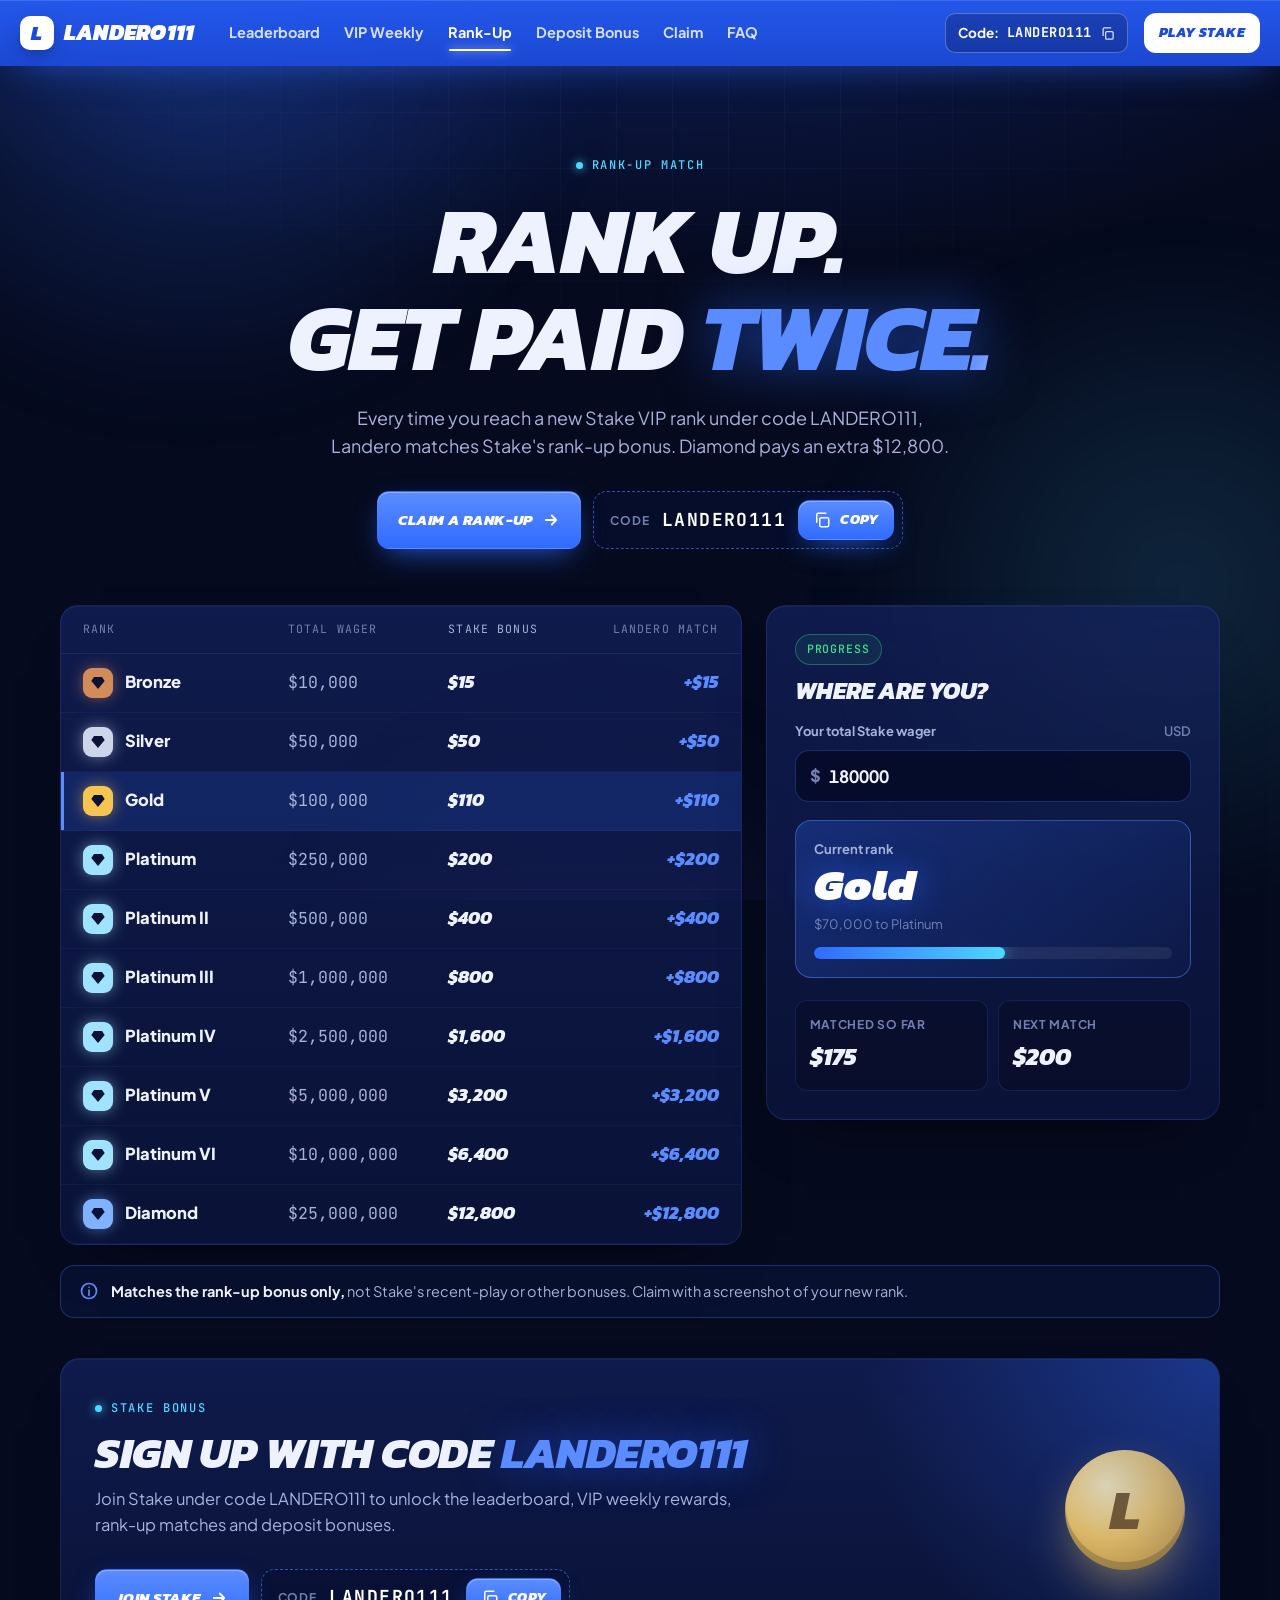
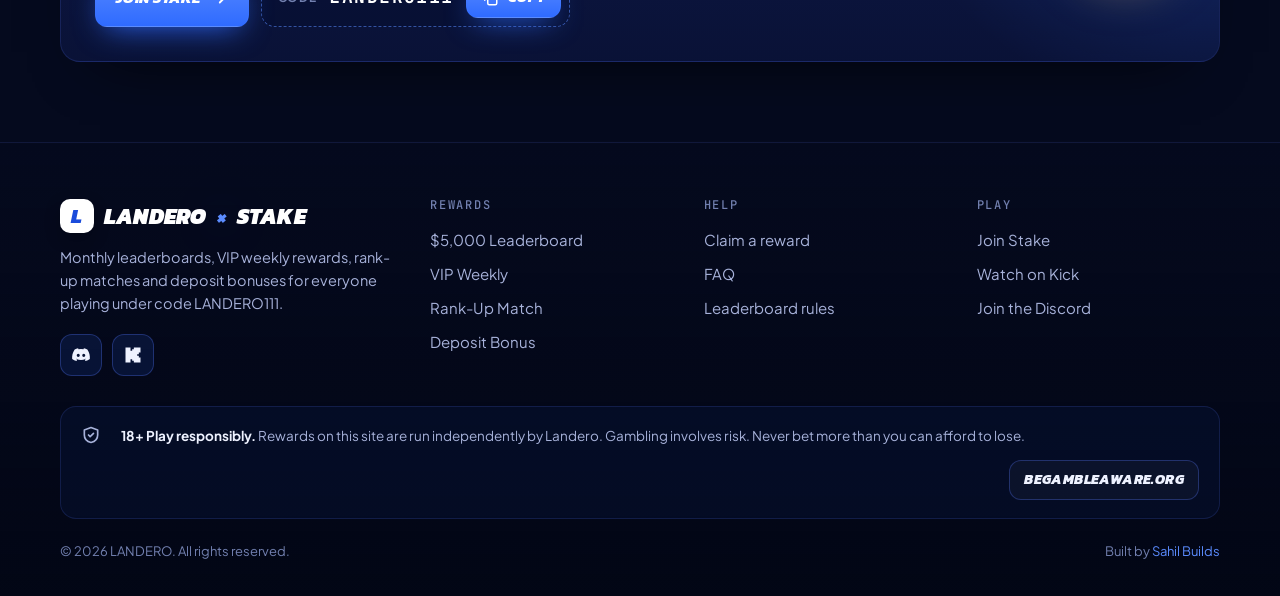
==== rank-up.html @ 79471606 "Add files via upload" ====
<!doctype html>
<html lang="en">
<head>
<meta charset="utf-8">
<meta name="viewport" content="width=device-width, initial-scale=1, viewport-fit=cover">
<title>Rank-Up Match · Landero matches your Stake VIP bonus</title>
<meta name="description" content="Reach a new Stake VIP rank under code LANDERO111 and Landero matches the rank-up bonus, from $15 at Bronze to $12,800 at Diamond.">
<meta property="og:type" content="website">
<meta property="og:site_name" content="Landero x Stake">
<meta property="og:title" content="Rank-Up Match · Landero matches your Stake VIP bonus">
<meta property="og:description" content="Reach a new Stake VIP rank under code LANDERO111 and Landero matches the rank-up bonus, from $15 at Bronze to $12,800 at Diamond.">
<meta property="og:url" content="https://www.landero111.com/rank-up.html">
<meta name="twitter:card" content="summary_large_image">
<meta name="theme-color" content="#1D4BDB">
<link rel="icon" type="image/svg+xml" href="favicon.svg">
<link rel="preconnect" href="https://fonts.googleapis.com">
<link rel="preconnect" href="https://fonts.gstatic.com" crossorigin>
<link rel="stylesheet" href="https://fonts.googleapis.com/css2?family=Kanit:ital,wght@1,700;1,800;1,900&family=Plus+Jakarta+Sans:wght@400;500;600;700;800&family=JetBrains+Mono:wght@500&display=swap">
<link rel="stylesheet" href="styles.css">
</head>
<body data-page="rankup">
<div class="bg" aria-hidden="true"><i class="grid"></i><i class="a"></i><i class="b"></i><i class="c"></i><i class="cur"></i></div>
<div class="beam" id="beam" aria-hidden="true"><i></i><b></b></div>
<header class="hdr">
  <div class="wrap">
    <a class="logo" href="index.html" aria-label="Landero home"><span class="s">L</span>LANDERO111</a>
    <nav class="nav" aria-label="Main"><a href="leaderboard.html" data-p="leaderboard"><svg viewBox="0 0 24 24" fill="none" stroke="currentColor" stroke-width="2" stroke-linecap="round" stroke-linejoin="round" aria-hidden="true"><path d="M8 21h8M12 17v4M7 4h10v5a5 5 0 0 1-10 0V4zM17 5h3v2a3 3 0 0 1-3 3M7 5H4v2a3 3 0 0 0 3 3"/></svg>Leaderboard</a><a href="vip-weekly.html" data-p="vip"><svg viewBox="0 0 24 24" fill="none" stroke="currentColor" stroke-width="2" stroke-linecap="round" stroke-linejoin="round" aria-hidden="true"><path d="M3 7l4.5 4L12 4l4.5 7L21 7l-2 12H5z"/></svg>VIP Weekly</a><a href="rank-up.html" data-p="rankup"><svg viewBox="0 0 24 24" fill="none" stroke="currentColor" stroke-width="2" stroke-linecap="round" stroke-linejoin="round" aria-hidden="true"><path d="M3 17l6-6 4 4 8-8"/><path d="M15 7h6v6"/></svg>Rank-Up</a><a href="deposit-bonus.html" data-p="deposit"><svg viewBox="0 0 24 24" fill="none" stroke="currentColor" stroke-width="2" stroke-linecap="round" stroke-linejoin="round" aria-hidden="true"><rect x="3" y="8" width="18" height="13" rx="2"/><path d="M12 8v13M3 12h18M12 8S10.5 3 8 3a2.5 2.5 0 0 0 0 5M12 8s1.5-5 4-5a2.5 2.5 0 0 1 0 5"/></svg>Deposit Bonus</a><a href="claim.html" data-p="claim"><svg viewBox="0 0 24 24" fill="none" stroke="currentColor" stroke-width="2" stroke-linecap="round" stroke-linejoin="round" aria-hidden="true"><path d="M3 9V6a1 1 0 0 1 1-1h16a1 1 0 0 1 1 1v3a3 3 0 0 0 0 6v3a1 1 0 0 1-1 1H4a1 1 0 0 1-1-1v-3a3 3 0 0 0 0-6z"/><path d="M14 5v14" stroke-dasharray="2 3"/></svg>Claim</a><a href="faq.html" data-p="faq"><svg viewBox="0 0 24 24" fill="none" stroke="currentColor" stroke-width="2" stroke-linecap="round" stroke-linejoin="round" aria-hidden="true"><circle cx="12" cy="12" r="9"/><path d="M9.5 9a2.5 2.5 0 1 1 3.5 2.3c-.6.3-1 .9-1 1.6V14M12 17.5v.01"/></svg>FAQ</a></nav>
    <span class="sp"></span>
    <button class="code-chip" type="button" data-copy="LANDERO111" aria-label="Copy code LANDERO111">Code: <b>LANDERO111</b><svg viewBox="0 0 24 24" fill="none" stroke="currentColor" stroke-width="2" stroke-linecap="round" stroke-linejoin="round" aria-hidden="true"><rect x="9" y="9" width="12" height="12" rx="2"/><path d="M5 15V5a2 2 0 0 1 2-2h10"/></svg></button>
    <a class="btn btn-white btn-sm hide-md" href="https://stake.com/?offer=landero111" target="_blank" rel="noopener sponsored">Play Stake</a>
    <a class="btn btn-discord btn-sm hide-md hide-lg" href="https://discord.gg/77KchtFxMC" target="_blank" rel="noopener"><svg viewBox="0 0 24 24" fill="currentColor" aria-hidden="true"><path d="M19.6 5.3A16.7 16.7 0 0 0 15.5 4l-.5 1a15.4 15.4 0 0 0-6 0l-.5-1a16.7 16.7 0 0 0-4.1 1.3C1.8 9.2 1.1 13 1.4 16.7a16.8 16.8 0 0 0 5.1 2.6l1.1-1.7a10.9 10.9 0 0 1-1.7-.8l.4-.3a12 12 0 0 0 11.4 0l.4.3a10.9 10.9 0 0 1-1.7.8l1.1 1.7a16.8 16.8 0 0 0 5.1-2.6c.4-4.3-.6-8.1-3-11.4zM8.7 14.4c-1 0-1.8-.9-1.8-2s.8-2 1.8-2 1.8.9 1.8 2-.8 2-1.8 2zm6.6 0c-1 0-1.8-.9-1.8-2s.8-2 1.8-2 1.8.9 1.8 2-.8 2-1.8 2z"/></svg>Discord</a>
    <button class="menu-btn" id="menuBtn" type="button" aria-label="Menu" aria-expanded="false" aria-controls="mnav"><span></span></button>
  </div>
  <div class="mnav" id="mnav"><div class="in"><a class="ml" href="index.html" data-p="home">Home</a><a class="ml" href="leaderboard.html" data-p="leaderboard">Leaderboard</a><a class="ml" href="vip-weekly.html" data-p="vip">VIP Weekly</a><a class="ml" href="rank-up.html" data-p="rankup">Rank-Up</a><a class="ml" href="deposit-bonus.html" data-p="deposit">Deposit Bonus</a><a class="ml" href="claim.html" data-p="claim">Claim</a><a class="ml" href="faq.html" data-p="faq">FAQ</a>
    <div class="row"><a class="btn btn-white" href="https://stake.com/?offer=landero111" target="_blank" rel="noopener sponsored">Play Stake</a><a class="btn btn-discord" href="https://discord.gg/77KchtFxMC" target="_blank" rel="noopener"><svg viewBox="0 0 24 24" fill="currentColor" aria-hidden="true"><path d="M19.6 5.3A16.7 16.7 0 0 0 15.5 4l-.5 1a15.4 15.4 0 0 0-6 0l-.5-1a16.7 16.7 0 0 0-4.1 1.3C1.8 9.2 1.1 13 1.4 16.7a16.8 16.8 0 0 0 5.1 2.6l1.1-1.7a10.9 10.9 0 0 1-1.7-.8l.4-.3a12 12 0 0 0 11.4 0l.4.3a10.9 10.9 0 0 1-1.7.8l1.1 1.7a16.8 16.8 0 0 0 5.1-2.6c.4-4.3-.6-8.1-3-11.4zM8.7 14.4c-1 0-1.8-.9-1.8-2s.8-2 1.8-2 1.8.9 1.8 2-.8 2-1.8 2zm6.6 0c-1 0-1.8-.9-1.8-2s.8-2 1.8-2 1.8.9 1.8 2-.8 2-1.8 2z"/></svg>Discord</a></div>
  </div></div>
</header>
<main>

<section class="wrap phero">
  <span class="kick load">Rank-up match</span>
  <h1 class="h-xl load d1" style="margin-top:16px">Rank up.<br>Get paid <span class="shine">twice.</span></h1>
  <p class="lede load d2">Every time you reach a new Stake VIP rank under code LANDERO111, Landero matches Stake's rank-up bonus. Diamond pays an extra $12,800.</p>
  <div class="ctas load d3"><a class="btn btn-blue" href="claim.html">Claim a rank-up <svg viewBox="0 0 24 24" fill="none" stroke="currentColor" stroke-width="2.4" stroke-linecap="round" stroke-linejoin="round" aria-hidden="true"><path d="M5 12h14M13 6l6 6-6 6"/></svg></a><button class="codebox" type="button" data-copy="LANDERO111" aria-label="Copy code LANDERO111"><span>Code</span><b>LANDERO111</b><span class="btn btn-blue btn-sm" style="pointer-events:none"><svg viewBox="0 0 24 24" fill="none" stroke="currentColor" stroke-width="2" stroke-linecap="round" stroke-linejoin="round" aria-hidden="true"><rect x="9" y="9" width="12" height="12" rx="2"/><path d="M5 15V5a2 2 0 0 1 2-2h10"/></svg>Copy</span></button></div>
</section>
<section class="wrap" style="padding-bottom:40px">
  <div class="split wide">
    <div class="card ranks rv"><div class="rw hd"><span>Rank</span><span>Total wager</span><span class="wv h">Stake bonus</span><span style="text-align:right">Landero match</span></div><div id="rankRows"><div class="rw" data-w="10000"><span class="rn"><i style="--t:#d38b5a"><svg viewBox="0 0 24 24" fill="currentColor" aria-hidden="true"><path d="M6 3h12l4 6-10 12L2 9z"/></svg></i>Bronze</span><span class="wv num">$10,000</span><span class="pv num h">$15</span><span class="mv num">+$15</span></div><div class="rw" data-w="50000"><span class="rn"><i style="--t:#cdd5ea"><svg viewBox="0 0 24 24" fill="currentColor" aria-hidden="true"><path d="M6 3h12l4 6-10 12L2 9z"/></svg></i>Silver</span><span class="wv num">$50,000</span><span class="pv num h">$50</span><span class="mv num">+$50</span></div><div class="rw" data-w="100000"><span class="rn"><i style="--t:#f5c451"><svg viewBox="0 0 24 24" fill="currentColor" aria-hidden="true"><path d="M6 3h12l4 6-10 12L2 9z"/></svg></i>Gold</span><span class="wv num">$100,000</span><span class="pv num h">$110</span><span class="mv num">+$110</span></div><div class="rw" data-w="250000"><span class="rn"><i style="--t:#9fe3ff"><svg viewBox="0 0 24 24" fill="currentColor" aria-hidden="true"><path d="M6 3h12l4 6-10 12L2 9z"/></svg></i>Platinum</span><span class="wv num">$250,000</span><span class="pv num h">$200</span><span class="mv num">+$200</span></div><div class="rw" data-w="500000"><span class="rn"><i style="--t:#9fe3ff"><svg viewBox="0 0 24 24" fill="currentColor" aria-hidden="true"><path d="M6 3h12l4 6-10 12L2 9z"/></svg></i>Platinum II</span><span class="wv num">$500,000</span><span class="pv num h">$400</span><span class="mv num">+$400</span></div><div class="rw" data-w="1000000"><span class="rn"><i style="--t:#9fe3ff"><svg viewBox="0 0 24 24" fill="currentColor" aria-hidden="true"><path d="M6 3h12l4 6-10 12L2 9z"/></svg></i>Platinum III</span><span class="wv num">$1,000,000</span><span class="pv num h">$800</span><span class="mv num">+$800</span></div><div class="rw" data-w="2500000"><span class="rn"><i style="--t:#9fe3ff"><svg viewBox="0 0 24 24" fill="currentColor" aria-hidden="true"><path d="M6 3h12l4 6-10 12L2 9z"/></svg></i>Platinum IV</span><span class="wv num">$2,500,000</span><span class="pv num h">$1,600</span><span class="mv num">+$1,600</span></div><div class="rw" data-w="5000000"><span class="rn"><i style="--t:#9fe3ff"><svg viewBox="0 0 24 24" fill="currentColor" aria-hidden="true"><path d="M6 3h12l4 6-10 12L2 9z"/></svg></i>Platinum V</span><span class="wv num">$5,000,000</span><span class="pv num h">$3,200</span><span class="mv num">+$3,200</span></div><div class="rw" data-w="10000000"><span class="rn"><i style="--t:#9fe3ff"><svg viewBox="0 0 24 24" fill="currentColor" aria-hidden="true"><path d="M6 3h12l4 6-10 12L2 9z"/></svg></i>Platinum VI</span><span class="wv num">$10,000,000</span><span class="pv num h">$6,400</span><span class="mv num">+$6,400</span></div><div class="rw" data-w="25000000"><span class="rn"><i style="--t:#7fb2ff"><svg viewBox="0 0 24 24" fill="currentColor" aria-hidden="true"><path d="M6 3h12l4 6-10 12L2 9z"/></svg></i>Diamond</span><span class="wv num">$25,000,000</span><span class="pv num h">$12,800</span><span class="mv num">+$12,800</span></div></div></div>
    <div class="card calc gc rv s1" style="align-self:start"><span class="pill green">Progress</span><h3 style="margin-top:14px">Where are you?</h3>
      <div class="fld"><label for="tw">Your total Stake wager <span>USD</span></label><div class="inp"><b>$</b><input id="tw" type="number" inputmode="decimal" min="0" step="1000" value="180000"></div></div>
      <div class="result"><span id="rkNow">Current rank</span><b id="rkName">Gold</b><small id="rkNext">$70,000 to Platinum</small><div class="meter"><i id="rkBar"></i></div></div>
      <div class="facts" style="grid-template-columns:1fr 1fr"><div><span>Matched so far</span><b class="num" id="rkSum">$175</b></div><div><span>Next match</span><b class="num" id="rkNextP">$200</b></div></div>
    </div>
  </div>
  <div class="notice rv" style="margin-top:20px"><svg viewBox="0 0 24 24" fill="none" stroke="currentColor" stroke-width="2" stroke-linecap="round" stroke-linejoin="round" aria-hidden="true"><circle cx="12" cy="12" r="9"/><path d="M12 11v6M12 7.5v.01"/></svg><span><b>Matches the rank-up bonus only,</b> not Stake's recent-play or other bonuses. Claim with a screenshot of your new rank.</span></div>
</section>
<section class="wrap" style="padding-bottom:40px">
  <div class="card banner rv gc">
    <div style="position:relative"><span class="kick">Stake bonus</span><h2 style="margin-top:12px">Sign up with code <span class="blue">LANDERO111</span></h2><p>Join Stake under code LANDERO111 to unlock the leaderboard, VIP weekly rewards, rank-up matches and deposit bonuses.</p>
    <div class="ctas"><a class="btn btn-blue" href="https://stake.com/?offer=landero111" target="_blank" rel="noopener sponsored">Join Stake <svg viewBox="0 0 24 24" fill="none" stroke="currentColor" stroke-width="2.4" stroke-linecap="round" stroke-linejoin="round" aria-hidden="true"><path d="M5 12h14M13 6l6 6-6 6"/></svg></a><button class="codebox" type="button" data-copy="LANDERO111" aria-label="Copy code LANDERO111"><span>Code</span><b>LANDERO111</b><span class="btn btn-blue btn-sm" style="pointer-events:none"><svg viewBox="0 0 24 24" fill="none" stroke="currentColor" stroke-width="2" stroke-linecap="round" stroke-linejoin="round" aria-hidden="true"><rect x="9" y="9" width="12" height="12" rx="2"/><path d="M5 15V5a2 2 0 0 1 2-2h10"/></svg>Copy</span></button></div></div>
    <div class="chip3d" aria-hidden="true">L</div>
  </div>
</section>
</main>
<footer class="ftr">
  <div class="wrap top">
    <div class="b">
      <a class="logo" href="index.html"><span class="s">L</span>LANDERO <span class="blue">×</span> STAKE</a>
      <p>Monthly leaderboards, VIP weekly rewards, rank-up matches and deposit bonuses for everyone playing under code LANDERO111.</p>
      <div class="socials"><a href="https://discord.gg/77KchtFxMC" target="_blank" rel="noopener" aria-label="Discord"><svg viewBox="0 0 24 24" fill="currentColor" aria-hidden="true"><path d="M19.6 5.3A16.7 16.7 0 0 0 15.5 4l-.5 1a15.4 15.4 0 0 0-6 0l-.5-1a16.7 16.7 0 0 0-4.1 1.3C1.8 9.2 1.1 13 1.4 16.7a16.8 16.8 0 0 0 5.1 2.6l1.1-1.7a10.9 10.9 0 0 1-1.7-.8l.4-.3a12 12 0 0 0 11.4 0l.4.3a10.9 10.9 0 0 1-1.7.8l1.1 1.7a16.8 16.8 0 0 0 5.1-2.6c.4-4.3-.6-8.1-3-11.4zM8.7 14.4c-1 0-1.8-.9-1.8-2s.8-2 1.8-2 1.8.9 1.8 2-.8 2-1.8 2zm6.6 0c-1 0-1.8-.9-1.8-2s.8-2 1.8-2 1.8.9 1.8 2-.8 2-1.8 2z"/></svg></a><a href="https://kick.com/landero111" target="_blank" rel="noopener" aria-label="Kick"><svg viewBox="0 0 24 24" fill="currentColor" aria-hidden="true"><path d="M3 3h6v4h2V5h2V3h8v6h-2v2h-2v2h2v2h2v6h-8v-2h-2v-2H9v4H3z"/></svg></a></div>
    </div>
    <div class="col"><h4>REWARDS</h4><a href="leaderboard.html">$5,000 Leaderboard</a><a href="vip-weekly.html">VIP Weekly</a><a href="rank-up.html">Rank-Up Match</a><a href="deposit-bonus.html">Deposit Bonus</a></div>
    <div class="col"><h4>HELP</h4><a href="claim.html">Claim a reward</a><a href="faq.html">FAQ</a><a href="leaderboard.html#rules">Leaderboard rules</a></div>
    <div class="col"><h4>PLAY</h4><a href="https://stake.com/?offer=landero111" target="_blank" rel="noopener sponsored">Join Stake</a><a href="https://kick.com/landero111" target="_blank" rel="noopener">Watch on Kick</a><a href="https://discord.gg/77KchtFxMC" target="_blank" rel="noopener">Join the Discord</a></div>
  </div>
  <div class="wrap"><div class="rg"><svg width="20" height="20" viewBox="0 0 24 24" fill="none" stroke="currentColor" stroke-width="2" stroke-linecap="round" stroke-linejoin="round" aria-hidden="true"><path d="M12 3l8 3v6c0 5-3.4 8-8 9-4.6-1-8-4-8-9V6z"/><path d="M9 12l2 2 4-4"/></svg><span><b>18+ Play responsibly.</b> Rewards on this site are run independently by Landero. Gambling involves risk. Never bet more than you can afford to lose.</span><a class="btn btn-ghost btn-sm" href="https://www.begambleaware.org" target="_blank" rel="noopener">BeGambleAware.org</a></div></div>
  <div class="wrap bot"><span>© 2026 LANDERO. All rights reserved.</span><span>Built by <a href="https://sahilbuilds.com" target="_blank" rel="noopener">Sahil Builds</a></span></div>
</footer>
<button class="totop" id="toTop" type="button" aria-label="Back to top"><svg class="ring" viewBox="0 0 52 52" aria-hidden="true"><circle class="trk" cx="26" cy="26" r="24"/><circle class="prg" id="toTopRing" cx="26" cy="26" r="24"/></svg><svg class="ar" width="20" height="20" viewBox="0 0 24 24" fill="none" stroke="currentColor" stroke-width="2.4" stroke-linecap="round" stroke-linejoin="round" aria-hidden="true"><path d="M12 19V5M5 12l7-7 7 7"/></svg></button>
<script src="app.js"></script>
<script>
var RANKS=[["Bronze", 10000, 15], ["Silver", 50000, 50], ["Gold", 100000, 110], ["Platinum", 250000, 200], ["Platinum II", 500000, 400], ["Platinum III", 1000000, 800], ["Platinum IV", 2500000, 1600], ["Platinum V", 5000000, 3200], ["Platinum VI", 10000000, 6400], ["Diamond", 25000000, 12800]];
(function(){var m=LDR.money,inp=document.getElementById('tw'),rows=[].slice.call(document.querySelectorAll('#rankRows .rw'));
function u(){var w=Math.max(0,parseFloat(inp.value)||0),cur=-1;RANKS.forEach(function(r,i){if(w>=r[1])cur=i});
rows.forEach(function(r,i){r.classList.toggle('cur',i===cur)});
var sum=0;for(var i=0;i<=cur;i++)sum+=RANKS[i][2];
document.getElementById('rkName').textContent=cur<0?'No rank yet':RANKS[cur][0];
var nx=RANKS[cur+1],prev=cur<0?0:RANKS[cur][1];
document.getElementById('rkNext').textContent=nx?m(nx[1]-w)+' to '+nx[0]:'Top rank reached';
document.getElementById('rkBar').style.setProperty('--w',(nx?Math.min(100,(w-prev)/(nx[1]-prev)*100):100).toFixed(1)+'%');
document.getElementById('rkSum').textContent=m(sum);document.getElementById('rkNextP').textContent=nx?m(nx[2]):'–'}
inp.addEventListener('input',u);u();})();
</script>
</body>
</html>
---- styles.css ----
/* LANDERO111 — rewards site. Deep navy ground, Stake-adjacent electric blue, italic broadcast display type. */
:root{
  --bg:#050A1E; --bg-2:#081032; --panel:rgba(14,24,70,.62); --panel-2:rgba(20,34,96,.7); --solid:#0C1542;
  --line:rgba(88,120,255,.16); --line-2:rgba(88,120,255,.3);
  --ink:#EEF2FF; --muted:#A7B2DA; --dim:#7280B0;
  --blue:#2F6BFF; --blue-hi:#5B8CFF; --blue-deep:#1A4BDB; --blue-soft:rgba(47,107,255,.14);
  --cyan:#4FD8FF; --gold:#F5C451; --silver:#CDD5EA; --bronze:#E49B62; --green:#3EE08F; --red:#FF6B7D;
  --display:'Kanit','Arial Black',Impact,sans-serif;
  --body:'Plus Jakarta Sans','Segoe UI',system-ui,sans-serif;
  --mono:'JetBrains Mono',ui-monospace,Menlo,monospace;
  --ease:cubic-bezier(.2,.8,.2,1);
  color-scheme:dark;
}
*{box-sizing:border-box}
html{scroll-behavior:smooth;-webkit-tap-highlight-color:transparent;scrollbar-color:#2a3c8a transparent;scrollbar-width:thin}
body{margin:0;background:radial-gradient(120% 70% at 50% -10%,#10205e 0%,var(--bg) 58%) fixed,var(--bg);color:var(--ink);font-family:var(--body);font-size:16.5px;line-height:1.6;-webkit-font-smoothing:antialiased;overflow-x:hidden}
::selection{background:rgba(47,107,255,.45);color:#fff}
a{color:inherit;text-decoration:none}
img{max-width:100%;display:block}
h1,h2,h3,h4{margin:0;font-family:var(--display);font-style:italic;font-weight:800;text-transform:uppercase;letter-spacing:-.01em;line-height:1.02;text-wrap:balance}
p{margin:0}
button{font:inherit;color:inherit}
:focus-visible{outline:2px solid var(--cyan);outline-offset:3px;border-radius:8px}
.num{font-variant-numeric:tabular-nums}
.mono{font-family:var(--mono)}
.wrap{max-width:1200px;margin:0 auto;padding-left:max(20px,env(safe-area-inset-left,0px));padding-right:max(20px,env(safe-area-inset-right,0px))}
.section{padding-block:96px}
@media (max-width:700px){.section{padding-block:68px}}

/* live background */
.bg{position:fixed;inset:0;z-index:-1;pointer-events:none;overflow:hidden}
.bg i{position:absolute;border-radius:50%;filter:blur(40px)}
.bg .a{width:70vmax;height:70vmax;left:-20vmax;top:-34vmax;background:radial-gradient(circle,rgba(47,107,255,.32),transparent 62%);animation:d1 28s ease-in-out infinite alternate}
.bg .b{width:60vmax;height:60vmax;right:-22vmax;top:22vh;background:radial-gradient(circle,rgba(79,216,255,.14),transparent 62%);animation:d2 34s ease-in-out infinite alternate}
.bg .c{width:56vmax;height:56vmax;left:18vw;bottom:-36vmax;background:radial-gradient(circle,rgba(110,80,255,.14),transparent 62%);animation:d3 40s ease-in-out infinite alternate}
.bg .grid{position:absolute;inset:0;filter:none;border-radius:0;background-image:linear-gradient(rgba(88,120,255,.06) 1px,transparent 1px),linear-gradient(90deg,rgba(88,120,255,.06) 1px,transparent 1px);background-size:56px 56px;-webkit-mask-image:radial-gradient(ellipse 70% 55% at 50% 0%,#000 30%,transparent 80%);mask-image:radial-gradient(ellipse 70% 55% at 50% 0%,#000 30%,transparent 80%)}
.bg .cur{width:600px;height:600px;margin:-300px 0 0 -300px;filter:none;background:radial-gradient(circle,rgba(47,107,255,.12),transparent 60%);transform:translate(var(--cx,-999px),var(--cy,-999px));transition:transform .25s ease-out}
@keyframes d1{to{transform:translate(18vw,22vh) scale(1.15)}}
@keyframes d2{to{transform:translate(-22vw,-12vh) scale(1.1)}}
@keyframes d3{to{transform:translate(20vw,-18vh) scale(1.2)}}
@media (hover:none){.bg .cur{display:none}}

/* scroll beam + back to top */
.beam{position:fixed;top:0;left:0;right:0;height:3px;z-index:60;pointer-events:none}
.beam i{position:absolute;inset:0 auto 0 0;width:var(--p,0%);background:linear-gradient(90deg,rgba(47,107,255,.1),var(--blue) 50%,var(--cyan) 92%,#fff);box-shadow:0 0 12px rgba(79,216,255,.8),0 0 26px rgba(47,107,255,.6);border-radius:0 3px 3px 0;overflow:hidden}
.beam i::before{content:"";position:absolute;top:0;bottom:0;left:-180px;width:180px;background:linear-gradient(90deg,transparent,rgba(255,255,255,.95),transparent);animation:flow 1.7s linear infinite}
@keyframes flow{to{left:100%}}
.beam b{position:absolute;top:50%;left:var(--p,0%);width:16px;height:16px;margin:-8px 0 0 -8px;border-radius:50%;background:radial-gradient(circle,#fff 0 18%,#9fdcff 38%,transparent 70%);box-shadow:0 0 22px 8px rgba(79,216,255,.55);opacity:var(--o,0);transition:opacity .3s}
.totop{position:fixed;right:max(18px,calc(env(safe-area-inset-right,0px) + 18px));bottom:calc(env(safe-area-inset-bottom,0px) + 18px);z-index:50;width:52px;height:52px;border-radius:50%;border:0;padding:0;background:rgba(8,16,50,.85);-webkit-backdrop-filter:blur(10px);backdrop-filter:blur(10px);color:var(--ink);display:grid;place-items:center;cursor:pointer;box-shadow:0 14px 34px -12px rgba(0,0,0,.8);opacity:0;transform:translateY(14px) scale(.85);pointer-events:none;transition:opacity .35s,transform .45s var(--ease)}
.totop.show{opacity:1;transform:none;pointer-events:auto}
.totop svg.ring{position:absolute;inset:0;width:100%;height:100%;transform:rotate(-90deg)}
.totop circle{fill:none;stroke-width:3}
.totop .trk{stroke:rgba(255,255,255,.1)}
.totop .prg{stroke:var(--cyan);stroke-linecap:round;stroke-dasharray:151;stroke-dashoffset:var(--off,151);filter:drop-shadow(0 0 4px rgba(79,216,255,.9))}
.totop:hover .ar{transform:translateY(-3px)}
.totop .ar{position:relative;transition:transform .3s var(--ease)}

/* header */
.hdr{position:sticky;top:0;z-index:40;background:linear-gradient(180deg,rgba(37,90,240,.96),rgba(29,75,219,.94));box-shadow:0 1px 0 rgba(255,255,255,.12) inset,0 10px 40px -18px rgba(47,107,255,.8);-webkit-backdrop-filter:blur(12px);backdrop-filter:blur(12px)}
.hdr .wrap{max-width:1380px;display:flex;align-items:center;gap:16px;min-height:66px}
.logo{display:inline-flex;align-items:center;gap:10px;font-family:var(--display);font-style:italic;font-weight:900;font-size:22px;letter-spacing:.01em;color:#fff;white-space:nowrap}
.logo .s{display:grid;place-items:center;width:34px;height:34px;border-radius:10px;background:#fff;color:var(--blue-deep);font-size:20px;box-shadow:0 6px 18px -6px rgba(0,0,0,.5)}
.nav{display:flex;align-items:center;gap:2px;margin-left:8px}
.nav a{position:relative;white-space:nowrap;display:inline-flex;align-items:center;gap:7px;padding:10px 11px;border-radius:10px;font-weight:700;font-size:14.5px;color:rgba(255,255,255,.82);transition:color .2s,background .2s}
.nav a:hover{color:#fff;background:rgba(255,255,255,.1)}
.nav a.on{color:#fff}
.nav a.on::after{content:"";position:absolute;left:12px;right:12px;bottom:4px;height:2px;border-radius:2px;background:#fff;box-shadow:0 0 10px rgba(255,255,255,.8)}
.nav svg{width:16px;height:16px}
.hdr .sp{flex:1}
.code-chip{display:inline-flex;align-items:center;gap:8px;min-height:40px;padding:0 12px;border-radius:10px;border:1px solid rgba(255,255,255,.28);background:rgba(5,10,40,.25);font-weight:700;font-size:13.5px;color:#fff;cursor:pointer;white-space:nowrap;transition:background .2s}
.code-chip:hover{background:rgba(5,10,40,.4)}
.code-chip b{font-family:var(--mono);letter-spacing:.04em}
.code-chip svg{width:15px;height:15px;opacity:.85}
.btn{position:relative;display:inline-flex;align-items:center;justify-content:center;gap:9px;min-height:46px;padding:0 20px;border-radius:12px;border:1px solid transparent;font-family:var(--display);font-style:italic;font-weight:800;font-size:15px;letter-spacing:.03em;text-transform:uppercase;cursor:pointer;white-space:nowrap;transition:transform .2s var(--ease),box-shadow .25s,background .2s,border-color .2s;overflow:hidden;isolation:isolate}
.btn:hover{transform:translateY(-2px)}
.btn svg{width:18px;height:18px;flex-shrink:0}
.btn-white{background:#fff;color:var(--blue-deep)}
.btn-white:hover{box-shadow:0 12px 30px -10px rgba(255,255,255,.6)}
.btn-blue{background:linear-gradient(180deg,var(--blue-hi),var(--blue));color:#fff;box-shadow:0 10px 30px -10px rgba(47,107,255,.9),inset 0 1px 0 rgba(255,255,255,.3)}
.btn-blue:hover{box-shadow:0 0 0 1px rgba(91,140,255,.8),0 16px 40px -10px rgba(47,107,255,1)}
.btn-blue::after,.btn-white::after{content:"";position:absolute;inset:0;z-index:-1;background:linear-gradient(110deg,transparent 35%,rgba(255,255,255,.5) 50%,transparent 65%);transform:translateX(-130%);animation:sweep 5s ease-in-out infinite}
.btn-white::after{background:linear-gradient(110deg,transparent 35%,rgba(47,107,255,.25) 50%,transparent 65%)}
@keyframes sweep{0%,62%{transform:translateX(-130%)}86%,100%{transform:translateX(130%)}}
.btn-discord{background:#5865F2;color:#fff}
.btn-discord:hover{box-shadow:0 12px 30px -10px rgba(88,101,242,.9)}
.btn-ghost{border-color:var(--line-2);background:rgba(255,255,255,.03);color:var(--ink)}
.btn-ghost:hover{border-color:var(--blue-hi);background:rgba(47,107,255,.1)}
.btn-sm{min-height:40px;padding:0 14px;font-size:13.5px}
.menu-btn{display:none;width:44px;height:44px;border-radius:12px;border:1px solid rgba(255,255,255,.3);background:rgba(5,10,40,.25);place-items:center;cursor:pointer;padding:0}
.menu-btn span,.menu-btn span::before,.menu-btn span::after{display:block;width:18px;height:2px;border-radius:2px;background:#fff;transition:transform .3s var(--ease),background .2s}
.menu-btn span{position:relative}
.menu-btn span::before,.menu-btn span::after{content:"";position:absolute;left:0}
.menu-btn span::before{top:-6px}.menu-btn span::after{top:6px}
.hdr.open .menu-btn span{background:transparent}
.hdr.open .menu-btn span::before{transform:translateY(6px) rotate(45deg)}
.hdr.open .menu-btn span::after{transform:translateY(-6px) rotate(-45deg)}
.mnav{display:none}
@media (max-width:1320px){.nav svg,.hdr .hide-lg{display:none}}
@media (max-width:1240px){.hdr .code-chip{display:none}}
.hdr .btn,.code-chip{flex-shrink:0}
@media (max-width:1180px){.nav,.hdr .hide-md{display:none}.menu-btn{display:grid}
  .mnav{display:block;max-height:0;overflow:hidden;transition:max-height .45s var(--ease);background:linear-gradient(180deg,rgba(29,75,219,.98),rgba(8,16,60,.98))}
  .hdr.open .mnav{max-height:640px}
  .mnav .in{display:flex;flex-direction:column;padding:4px max(20px,env(safe-area-inset-right,0px)) 20px max(20px,env(safe-area-inset-left,0px))}
  .mnav a.ml{display:flex;justify-content:space-between;align-items:center;padding:14px 2px;border-bottom:1px solid rgba(255,255,255,.14);font-family:var(--display);font-style:italic;font-weight:800;font-size:19px;text-transform:uppercase}
  .mnav a.ml::after{content:"→";font-family:var(--body);font-style:normal;opacity:.7}
  .mnav a.ml.on{color:var(--cyan)}
  .mnav .row{display:grid;grid-template-columns:1fr 1fr;gap:10px;margin-top:16px}
}
@media (max-width:520px){.hdr .code-chip{display:none}.logo{font-size:19px}}

/* type helpers */
.kick{display:inline-flex;align-items:center;gap:9px;font-family:var(--mono);font-size:12px;font-weight:500;letter-spacing:.14em;text-transform:uppercase;color:var(--cyan)}
.kick::before{content:"";width:7px;height:7px;border-radius:50%;background:currentColor;box-shadow:0 0 10px currentColor;animation:blink 2.2s ease-in-out infinite}
@keyframes blink{50%{opacity:.3}}
.h-xl{font-size:clamp(44px,7.4vw,96px)}
.h-lg{font-size:clamp(34px,5vw,62px)}
.h-md{font-size:clamp(26px,3.2vw,38px)}
.blue{color:var(--blue-hi);text-shadow:0 0 40px rgba(47,107,255,.55)}
.shine{background:linear-gradient(100deg,var(--blue-hi) 0%,var(--blue-hi) 36%,#E8F1FF 50%,var(--blue-hi) 64%,var(--blue-hi) 100%);background-size:260% 100%;-webkit-background-clip:text;background-clip:text;color:transparent;filter:drop-shadow(0 0 26px rgba(47,107,255,.55));animation:shine 5.5s linear infinite}
@keyframes shine{from{background-position:100% 0}to{background-position:-160% 0}}
.lede{color:var(--muted);font-size:18px;max-width:620px}
.head{display:flex;flex-wrap:wrap;align-items:flex-end;justify-content:space-between;gap:20px;margin-bottom:44px}
.head .lede{max-width:420px}

/* page hero (inner pages) */
.phero{position:relative;padding-block:84px 56px;text-align:center}
.phero .lede{margin:18px auto 0}
.phero .ctas{justify-content:center}
.crumbs{display:inline-flex;gap:8px;align-items:center;margin-bottom:18px;font-size:13px;color:var(--dim)}
.crumbs a:hover{color:var(--ink)}

/* panels */
.card{position:relative;border-radius:20px;background:linear-gradient(180deg,var(--panel-2),var(--panel));border:1px solid var(--line);box-shadow:0 30px 60px -40px rgba(0,0,0,.9),inset 0 1px 0 rgba(255,255,255,.04)}
.gc::after{content:"";position:absolute;inset:-1px;border-radius:inherit;padding:1px;background:radial-gradient(260px circle at var(--mx,50%) var(--my,50%),rgba(91,140,255,.95),rgba(91,140,255,0) 60%);-webkit-mask:linear-gradient(#000 0 0) content-box,linear-gradient(#000 0 0);-webkit-mask-composite:xor;mask-composite:exclude;opacity:0;transition:opacity .3s;pointer-events:none;z-index:3}
.gc:hover::after{opacity:1}
.pill{display:inline-flex;align-items:center;gap:7px;padding:5px 11px;border-radius:999px;font-family:var(--mono);font-size:11.5px;font-weight:500;letter-spacing:.08em;text-transform:uppercase;border:1px solid var(--line-2);background:rgba(47,107,255,.12);color:var(--blue-hi)}
.pill.gold{color:var(--gold);border-color:rgba(245,196,81,.35);background:rgba(245,196,81,.08)}
.pill.green{color:var(--green);border-color:rgba(62,224,143,.35);background:rgba(62,224,143,.08)}
.pill.grey{color:var(--muted);border-color:var(--line-2);background:rgba(255,255,255,.04)}
.ctas{display:flex;flex-wrap:wrap;gap:12px;margin-top:30px}

/* code box */
.codebox{display:inline-flex;align-items:center;gap:12px;padding:8px 8px 8px 16px;border-radius:14px;border:1px dashed rgba(91,140,255,.55);background:rgba(8,16,50,.6)}
.codebox>span:first-child{font-size:12px;color:var(--dim);font-weight:700;letter-spacing:.08em;text-transform:uppercase}
.codebox b{font-family:var(--mono);font-size:18px;letter-spacing:.08em;color:#fff}

/* home hero */
.hero{position:relative;display:grid;grid-template-columns:minmax(0,1.05fr) minmax(0,.95fr);gap:56px;align-items:center;padding-block:84px 90px}
@media (max-width:980px){.hero{grid-template-columns:minmax(0,1fr);gap:48px;padding-block:56px 70px}}
.hero h1{margin-top:22px;font-size:clamp(42px,5.4vw,80px)}
.hero .lede{margin-top:22px}
.stats{display:grid;grid-template-columns:repeat(3,minmax(0,1fr));gap:12px;margin-top:40px}
.stats div{padding:16px;border-radius:14px;border:1px solid var(--line);background:rgba(8,16,50,.5)}
.stats b{display:block;font-family:var(--display);font-style:italic;font-weight:800;font-size:28px;line-height:1.1}
.stats span{font-size:13px;color:var(--dim)}
#sparks{position:absolute;inset:0;width:100%;height:100%;pointer-events:none;z-index:-1}

/* podium */
.podium{display:grid;grid-template-columns:minmax(0,1fr) minmax(0,1.12fr) minmax(0,1fr);align-items:end;gap:14px}
.pod{min-width:0}
.hero .podium{gap:10px}
.hero .pod{padding-left:10px;padding-right:10px}
.hero .pod .wg{flex-direction:column;align-items:center;gap:0;padding:6px}
@media (max-width:560px){.podium{gap:8px}}
.pod{position:relative;padding:34px 16px 18px;border-radius:18px;text-align:center;background:linear-gradient(180deg,rgba(20,34,96,.85),rgba(10,18,56,.85));border:1px solid var(--line);transition:transform .35s var(--ease)}
.pod:hover{transform:translateY(-6px)}
.pod.p1{padding-top:44px;border-color:rgba(91,140,255,.75);box-shadow:0 0 0 1px rgba(91,140,255,.3),0 30px 70px -30px rgba(47,107,255,.9);background:linear-gradient(180deg,rgba(32,60,170,.6),rgba(10,18,56,.9))}
.pod .rk{position:absolute;top:-12px;left:50%;transform:translateX(-50%);padding:4px 10px;border-radius:999px;font-family:var(--mono);font-size:10.5px;font-weight:500;letter-spacing:.1em;text-transform:uppercase;background:#16246b;border:1px solid var(--line-2);color:var(--muted);white-space:nowrap}
.pod.p1 .rk{background:var(--blue);color:#fff;border-color:transparent}
.pod .av{width:60px;height:60px;margin:0 auto;border-radius:50%;padding:3px;background:var(--m)}
.pod.p1 .av{width:74px;height:74px}
.pod .av span{display:grid;place-items:center;width:100%;height:100%;border-radius:50%;background:#0d1748;font-family:var(--display);font-style:italic;font-weight:800;font-size:19px}
.pod .crown{position:absolute;top:10px;left:50%;transform:translateX(-50%);color:var(--gold);animation:bob 2.6s ease-in-out infinite}
@keyframes bob{50%{transform:translate(-50%,-4px)}}
.pod .nm{margin-top:12px;font-weight:800;font-size:15px;overflow:hidden;text-overflow:ellipsis;white-space:nowrap}
.pod .wg{display:flex;justify-content:space-between;gap:8px;margin-top:12px;padding:8px 10px;border-radius:9px;background:rgba(0,0,0,.25);border:1px solid var(--line);font-size:12.5px;color:var(--dim)}
.pod .wg b{font-family:var(--mono);font-weight:500;color:var(--ink)}
.pod .pz{margin-top:14px;font-family:var(--display);font-style:italic;font-weight:900;font-size:clamp(24px,3vw,34px);line-height:1}
.pod.p1 .pz{color:#fff;text-shadow:0 0 30px rgba(91,140,255,.8)}
.pod .rw{margin-top:12px;padding:7px;border-radius:9px;background:var(--blue);font-family:var(--display);font-style:italic;font-weight:800;font-size:12px;letter-spacing:.1em}
.p1{--m:linear-gradient(135deg,#FFE7A0,var(--gold),#A47A22)}.p2{--m:linear-gradient(135deg,#fff,var(--silver),#6f7a96)}.p3{--m:linear-gradient(135deg,#FFC9A1,var(--bronze),#7d4325)}
@media (max-width:560px){.pod{padding:28px 8px 12px}.pod .av{width:46px;height:46px}.pod.p1 .av{width:56px;height:56px}.pod .wg{flex-direction:column;align-items:center;gap:0;padding:6px}.pod .nm{font-size:13px}.pod .av span{font-size:15px}}

/* leaderboard table */
.lbt{border-radius:18px;overflow:hidden}
.lbt .th,.lbt .tr{display:grid;grid-template-columns:70px minmax(0,1fr) 150px 110px;gap:12px;align-items:center;padding:14px 20px}
.lbt .th{font-family:var(--mono);font-size:11.5px;letter-spacing:.1em;text-transform:uppercase;color:var(--dim);border-bottom:1px solid var(--line)}
.lbt .tr{border-bottom:1px solid rgba(88,120,255,.08);transition:background .25s}
.lbt .tr:last-child{border-bottom:0}
.lbt .tr:hover{background:rgba(47,107,255,.07)}
.lbt .tr.up{background:rgba(62,224,143,.08)}
.lbt .r{font-family:var(--mono);color:var(--dim)}
.lbt .u{display:flex;align-items:center;gap:12px;min-width:0;font-weight:800}
.lbt .u i{flex-shrink:0;width:32px;height:32px;border-radius:50%;display:grid;place-items:center;font-style:normal;font-family:var(--display);font-style:italic;font-size:12px;background:var(--c,#1c2a66)}
.lbt .u span{overflow:hidden;text-overflow:ellipsis;white-space:nowrap}
.lbt .w{font-family:var(--mono);font-size:14px;color:var(--muted);text-align:right}
.lbt .p{font-family:var(--display);font-style:italic;font-weight:800;font-size:17px;color:var(--blue-hi);text-align:right}
.lbt .tr.hid .u{color:var(--dim)}.lbt .tr.hid .p{color:var(--dim)}
@media (max-width:620px){.lbt .th,.lbt .tr{grid-template-columns:44px minmax(0,1fr) 84px;padding:12px 14px}.lbt .w{display:none}.lbt .th .wh{display:none}}

/* countdown */
.cd{display:inline-flex;gap:8px}
.cd div{min-width:64px;padding:10px 8px 8px;border-radius:12px;background:rgba(8,16,50,.7);border:1px solid var(--line-2);text-align:center}
.cd b{display:block;font-family:var(--display);font-style:italic;font-weight:800;font-size:26px;line-height:1}
.cd span{font-family:var(--mono);font-size:10px;letter-spacing:.14em;color:var(--dim);text-transform:uppercase}
@media (max-width:420px){.cd div{min-width:54px}.cd b{font-size:22px}}

/* offer cards */
.offers{display:grid;grid-template-columns:repeat(2,minmax(0,1fr));gap:18px}
@media (max-width:860px){.offers{grid-template-columns:minmax(0,1fr)}}
.offer{display:flex;flex-direction:column;gap:14px;padding:28px;overflow:hidden;transition:transform .35s var(--ease)}
.offer:hover{transform:translateY(-5px)}
.offer .ic{width:52px;height:52px;border-radius:14px;display:grid;place-items:center;background:linear-gradient(180deg,var(--blue-hi),var(--blue-deep));box-shadow:0 12px 26px -10px rgba(47,107,255,.9);color:#fff}
.offer .ic svg{width:26px;height:26px}
.offer h3{font-size:26px}
.offer p{color:var(--muted)}
.offer .pill{align-self:flex-start}
.offer .big{font-family:var(--display);font-style:italic;font-weight:900;font-size:40px;line-height:1;color:#fff}
.offer .big small{font-size:16px;color:var(--muted);font-weight:700;margin-left:6px}
.offer .go{margin-top:auto;display:inline-flex;align-items:center;gap:8px;font-family:var(--display);font-style:italic;font-weight:800;text-transform:uppercase;letter-spacing:.04em;color:var(--blue-hi)}
.offer .go span{transition:transform .3s var(--ease)}
.offer:hover .go span{transform:translateX(5px)}
.offer::before{content:"";position:absolute;right:-60px;top:-60px;width:220px;height:220px;border-radius:50%;background:radial-gradient(circle,rgba(47,107,255,.25),transparent 65%);pointer-events:none}

/* steps */
.steps{display:grid;grid-template-columns:repeat(3,minmax(0,1fr));gap:18px;counter-reset:s}
@media (max-width:860px){.steps{grid-template-columns:minmax(0,1fr)}}
.step{padding:26px;counter-increment:s}
.step::before{content:"0" counter(s);display:block;font-family:var(--display);font-style:italic;font-weight:900;font-size:46px;line-height:1;color:transparent;-webkit-text-stroke:1.5px var(--blue-hi);margin-bottom:12px}
.step h3{font-size:22px}
.step p{margin-top:8px;color:var(--muted);font-size:15.5px}

/* feature split blocks */
.split{display:grid;grid-template-columns:minmax(0,1fr) minmax(0,1fr);gap:24px;align-items:stretch}
.split.wide{grid-template-columns:minmax(0,1.5fr) minmax(0,1fr)}
.split.claimg{grid-template-columns:minmax(0,1.3fr) minmax(0,1fr)}
@media (max-width:900px){.split,.split.wide,.split.claimg{grid-template-columns:minmax(0,1fr)}}
.block{padding:32px}
@media (max-width:600px){.block{padding:22px}}
.block h3{font-size:30px}
.block p.d{margin-top:12px;color:var(--muted)}
.facts{display:grid;grid-template-columns:repeat(auto-fit,minmax(150px,1fr));gap:10px;margin-top:22px}
.facts div{padding:14px;border-radius:12px;background:rgba(0,0,0,.22);border:1px solid var(--line)}
.facts span{display:block;font-size:12px;color:var(--dim);font-weight:700;letter-spacing:.06em;text-transform:uppercase}
.facts b{display:block;margin-top:4px;font-family:var(--display);font-style:italic;font-weight:800;font-size:24px}
.list{list-style:none;margin:20px 0 0;padding:0;display:flex;flex-direction:column;gap:10px}
.list li{display:grid;grid-template-columns:22px minmax(0,1fr);gap:10px;color:var(--ink);font-size:15.5px}
.list li::before{content:"";width:18px;height:18px;margin-top:3px;border-radius:6px;background:var(--blue-soft) url("data:image/svg+xml,%3Csvg xmlns='http://www.w3.org/2000/svg' viewBox='0 0 24 24' fill='none' stroke='%235B8CFF' stroke-width='3.2' stroke-linecap='round' stroke-linejoin='round'%3E%3Cpath d='M20 6 9 17l-5-5'/%3E%3C/svg%3E") center/12px no-repeat;border:1px solid var(--line-2)}
.list.num-list{counter-reset:n}
.list.num-list li{counter-increment:n}
.list.num-list li::before{content:counter(n);background:var(--blue);display:grid;place-items:center;font-family:var(--mono);font-size:11px;color:#fff;border:0}

/* weekend status */
.status{display:flex;flex-wrap:wrap;align-items:center;justify-content:space-between;gap:20px;padding:26px 28px}
.status .lock{display:flex;align-items:center;gap:14px}
.status .lock .lic{width:48px;height:48px;border-radius:14px;display:grid;place-items:center;background:rgba(255,255,255,.05);border:1px solid var(--line-2)}
.status.live .lock .lic{background:rgba(62,224,143,.12);border-color:rgba(62,224,143,.4);color:var(--green);box-shadow:0 0 30px -6px rgba(62,224,143,.6)}
.status .lab{font-family:var(--mono);font-size:11.5px;letter-spacing:.12em;text-transform:uppercase;color:var(--dim)}
.status .val{font-family:var(--display);font-style:italic;font-weight:800;font-size:22px;text-transform:uppercase}
.status.live .val{color:var(--green)}

/* calculators */
.calc{padding:28px}
.calc h3{font-size:24px}
.fld{margin-top:18px}
.fld label{display:flex;justify-content:space-between;font-size:13px;font-weight:700;color:var(--muted);margin-bottom:8px}
.fld label span{color:var(--dim);font-weight:600}
.inp{display:flex;align-items:center;gap:8px;min-height:52px;padding:0 14px;border-radius:14px;border:1px solid var(--line-2);background:rgba(4,8,30,.7);transition:border-color .2s,box-shadow .2s}
.inp:focus-within{border-color:var(--blue-hi);box-shadow:0 0 0 3px rgba(47,107,255,.25)}
.inp b{color:var(--dim);font-weight:800}
.inp input,.inp select,.inp textarea{flex:1;min-width:0;width:100%;border:0;outline:0;background:transparent;color:var(--ink);font:700 17px var(--body);font-variant-numeric:tabular-nums;padding:12px 0}
.inp select{appearance:none;-webkit-appearance:none;cursor:pointer}
.inp select option{background:#0c1542}
.inp textarea{resize:vertical;min-height:90px;font-weight:600;font-size:15px}
.result{margin-top:18px;padding:18px;border-radius:16px;background:linear-gradient(135deg,rgba(47,107,255,.28),rgba(47,107,255,.06));border:1px solid rgba(91,140,255,.45)}
.result span{display:block;font-size:13px;color:var(--muted);font-weight:700}
.result b{display:block;margin-top:2px;font-family:var(--display);font-style:italic;font-weight:900;font-size:44px;line-height:1.05;color:#fff;text-shadow:0 0 30px rgba(47,107,255,.6)}
.result small{display:block;margin-top:6px;font-size:13px;color:var(--dim)}
.range{width:100%;margin-top:12px;accent-color:var(--blue)}

/* rank table */
.ranks{border-radius:18px;overflow:hidden}
.ranks .rw{display:grid;grid-template-columns:minmax(0,1.3fr) minmax(0,1fr) minmax(0,1fr) 110px;gap:12px;align-items:center;padding:14px 22px;border-bottom:1px solid rgba(88,120,255,.08);transition:background .25s}
.ranks .rw.hd{font-family:var(--mono);font-size:11.5px;letter-spacing:.1em;text-transform:uppercase;color:var(--dim);border-bottom:1px solid var(--line)}
.ranks .rw:not(.hd):hover{background:rgba(47,107,255,.07)}
.ranks .rw.cur{background:rgba(47,107,255,.16);box-shadow:inset 3px 0 0 var(--blue-hi)}
.ranks .rn{display:flex;align-items:center;gap:12px;font-weight:800}
.ranks .rn i{width:30px;height:30px;border-radius:9px;display:grid;place-items:center;background:var(--t,#2a3c8a);box-shadow:0 0 18px -4px var(--t,#2a3c8a)}
.ranks .rn i svg{width:16px;height:16px;color:#0b1236}
.ranks .wv{font-family:var(--mono);color:var(--muted)}
.ranks .pv{font-family:var(--display);font-style:italic;font-weight:800;font-size:18px}
.ranks .mv{font-family:var(--display);font-style:italic;font-weight:800;font-size:18px;color:var(--blue-hi);text-align:right}
@media (max-width:640px){.ranks .rw{grid-template-columns:minmax(0,1.2fr) minmax(0,1fr) 84px;padding:12px 14px}.ranks .h{display:none}}
.meter{height:12px;border-radius:999px;background:rgba(255,255,255,.07);overflow:hidden;margin-top:12px}
.meter i{display:block;height:100%;width:var(--w,0%);border-radius:999px;background:linear-gradient(90deg,var(--blue),var(--cyan));box-shadow:0 0 16px rgba(79,216,255,.7);transition:width .6s var(--ease)}

/* faq */
.faq{display:flex;flex-direction:column;gap:12px}
.faq details{border-radius:16px;border:1px solid var(--line);background:linear-gradient(180deg,var(--panel-2),var(--panel));overflow:hidden;transition:border-color .2s}
.faq details[open]{border-color:var(--line-2)}
.faq summary{list-style:none;display:flex;justify-content:space-between;align-items:center;gap:16px;padding:20px 22px;cursor:pointer;font-weight:800;font-size:17px}
.faq summary::-webkit-details-marker{display:none}
.faq summary::after{content:"+";flex-shrink:0;width:30px;height:30px;border-radius:9px;display:grid;place-items:center;background:var(--blue-soft);color:var(--blue-hi);font-size:20px;transition:transform .3s var(--ease)}
.faq details[open] summary::after{transform:rotate(45deg)}
.faq .a{padding:0 22px 20px;color:var(--muted)}

/* kick embed */
.live-wrap{display:grid;grid-template-columns:minmax(0,1.5fr) minmax(0,1fr);gap:20px;align-items:stretch}
@media (max-width:900px){.live-wrap{grid-template-columns:minmax(0,1fr)}}
.player{position:relative;aspect-ratio:16/9;max-width:100%;border-radius:18px;overflow:hidden;border:1px solid var(--line-2);background:#000}
.player iframe{position:absolute;inset:0;width:100%;height:100%;border:0}
.player .ph{position:absolute;inset:0;display:grid;place-items:center;text-align:center;background:radial-gradient(circle at 50% 40%,#13246b,#050a1e);cursor:pointer}
.player .ph b{display:grid;place-items:center;width:76px;height:76px;margin:0 auto 14px;border-radius:50%;background:#53FC18;color:#000;box-shadow:0 0 50px -6px rgba(83,252,24,.8);transition:transform .3s var(--ease)}
.player .ph:hover b{transform:scale(1.08)}

/* claim bonus banner */
.banner{position:relative;display:grid;grid-template-columns:minmax(0,1fr) auto;gap:24px;align-items:center;padding:34px;overflow:hidden}
@media (max-width:760px){.banner{grid-template-columns:minmax(0,1fr)}}
.banner::before{content:"";position:absolute;inset:0;background:radial-gradient(600px circle at 100% 0%,rgba(47,107,255,.35),transparent 60%);pointer-events:none}
.banner h2{font-size:clamp(28px,3.6vw,44px)}
.banner p{margin-top:10px;color:var(--muted);max-width:56ch}
.chip3d{width:120px;height:120px;border-radius:50%;flex-shrink:0;display:grid;place-items:center;background:radial-gradient(circle at 35% 30%,#ffe9a6,#f5c451 45%,#b9831f 100%);box-shadow:inset 0 -8px 0 rgba(0,0,0,.2),0 20px 50px -10px rgba(245,196,81,.6);font-family:var(--display);font-style:italic;font-weight:900;font-size:56px;color:#7a5410;animation:spinY 6s var(--ease) infinite}
@keyframes spinY{0%,40%{transform:rotateY(0)}60%,100%{transform:rotateY(360deg)}}

/* notice + toast */
.notice{display:flex;align-items:center;gap:12px;padding:14px 18px;border-radius:14px;border:1px solid var(--line-2);background:rgba(47,107,255,.08);font-size:14.5px;color:var(--muted)}
.notice b{color:var(--ink)}
.notice svg{flex-shrink:0;width:20px;height:20px;color:var(--blue-hi)}
.toast{position:fixed;left:50%;bottom:calc(env(safe-area-inset-bottom,0px) + 24px);z-index:70;transform:translate(-50%,20px);opacity:0;padding:12px 18px;border-radius:12px;background:#0d1748;border:1px solid var(--blue-hi);box-shadow:0 20px 50px -10px rgba(47,107,255,.6);font-weight:700;font-size:14.5px;transition:all .35s var(--ease);pointer-events:none;white-space:nowrap}
.toast.show{opacity:1;transform:translate(-50%,0)}

/* footer */
.ftr{margin-top:40px;border-top:1px solid var(--line);background:linear-gradient(180deg,transparent,rgba(2,5,18,.7))}
.ftr .top{display:grid;grid-template-columns:minmax(0,1.4fr) repeat(3,minmax(0,1fr));gap:30px;padding-block:56px 30px}
@media (max-width:860px){.ftr .top{grid-template-columns:minmax(0,1fr) minmax(0,1fr)}.ftr .top .b{grid-column:1/-1}}
.ftr .logo{font-size:22px}
.ftr p{margin-top:12px;color:var(--muted);font-size:14.5px;max-width:36ch}
.ftr h4{font-family:var(--mono);font-style:normal;font-weight:500;font-size:12px;letter-spacing:.14em;color:var(--dim);margin-bottom:12px}
.ftr .col a{display:block;padding:5px 0;color:var(--muted);font-size:15px;transition:color .2s}
.ftr .col a:hover{color:var(--blue-hi)}
.ftr .socials{display:flex;gap:10px;margin-top:18px}
.ftr .socials a{width:42px;height:42px;border-radius:12px;display:grid;place-items:center;background:rgba(47,107,255,.12);border:1px solid var(--line-2);transition:background .2s,transform .2s}
.ftr .socials a:hover{background:var(--blue);transform:translateY(-2px)}
.ftr .socials svg{width:20px;height:20px}
.rg{display:flex;flex-wrap:wrap;align-items:center;gap:14px 20px;padding:18px 20px;border-radius:16px;border:1px solid var(--line);background:rgba(47,107,255,.06);font-size:13.5px;color:var(--muted)}
.rg b{color:var(--ink)}
.rg a{margin-left:auto}
.ftr .bot{display:flex;flex-wrap:wrap;justify-content:space-between;gap:10px 24px;padding-block:22px 34px;font-size:13px;color:var(--dim)}
.ftr .bot a{color:var(--blue-hi)}

/* reveal */
.rv.in{animation:rise .8s var(--ease) both}
.rv.in.s1{animation-delay:.08s}.rv.in.s2{animation-delay:.16s}.rv.in.s3{animation-delay:.24s}
@keyframes rise{from{opacity:0;transform:translateY(24px)}to{opacity:1;transform:none}}
.load{animation:rise .9s var(--ease) both}.load.d1{animation-delay:.1s}.load.d2{animation-delay:.2s}.load.d3{animation-delay:.3s}.load.d4{animation-delay:.4s}

@media (max-width:700px){
  body{font-size:16px}
  .lede{font-size:16.5px}
  .ctas .btn{flex:1 1 100%}
  .stats{grid-template-columns:repeat(3,minmax(0,1fr));gap:8px}
  .stats div{padding:12px 10px}.stats b{font-size:21px}.stats span{font-size:11.5px}
  .block,.calc,.offer{padding:22px}
  .bg i{animation-duration:70s}
  .totop{width:48px;height:48px}
}
@media (prefers-reduced-motion:reduce){html{scroll-behavior:auto}*,*::before,*::after{animation:none!important;transition:none!important}}
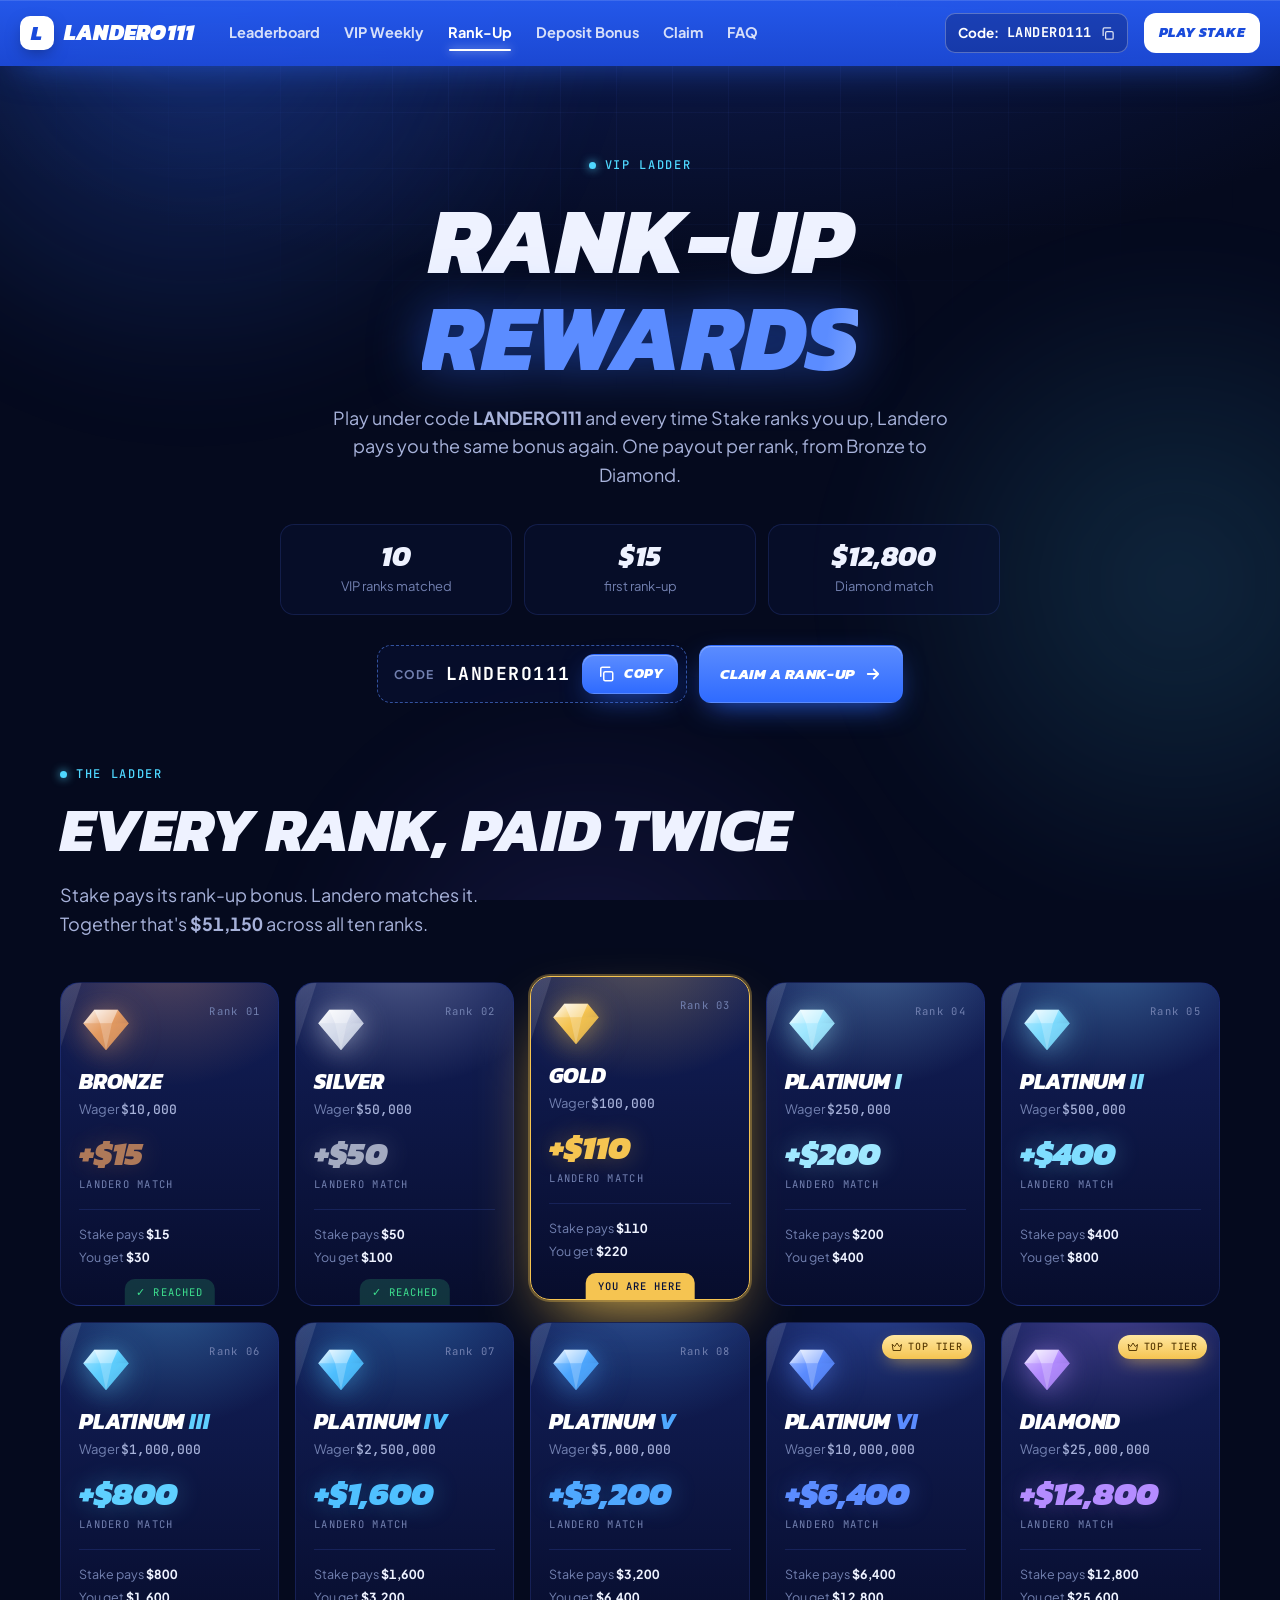
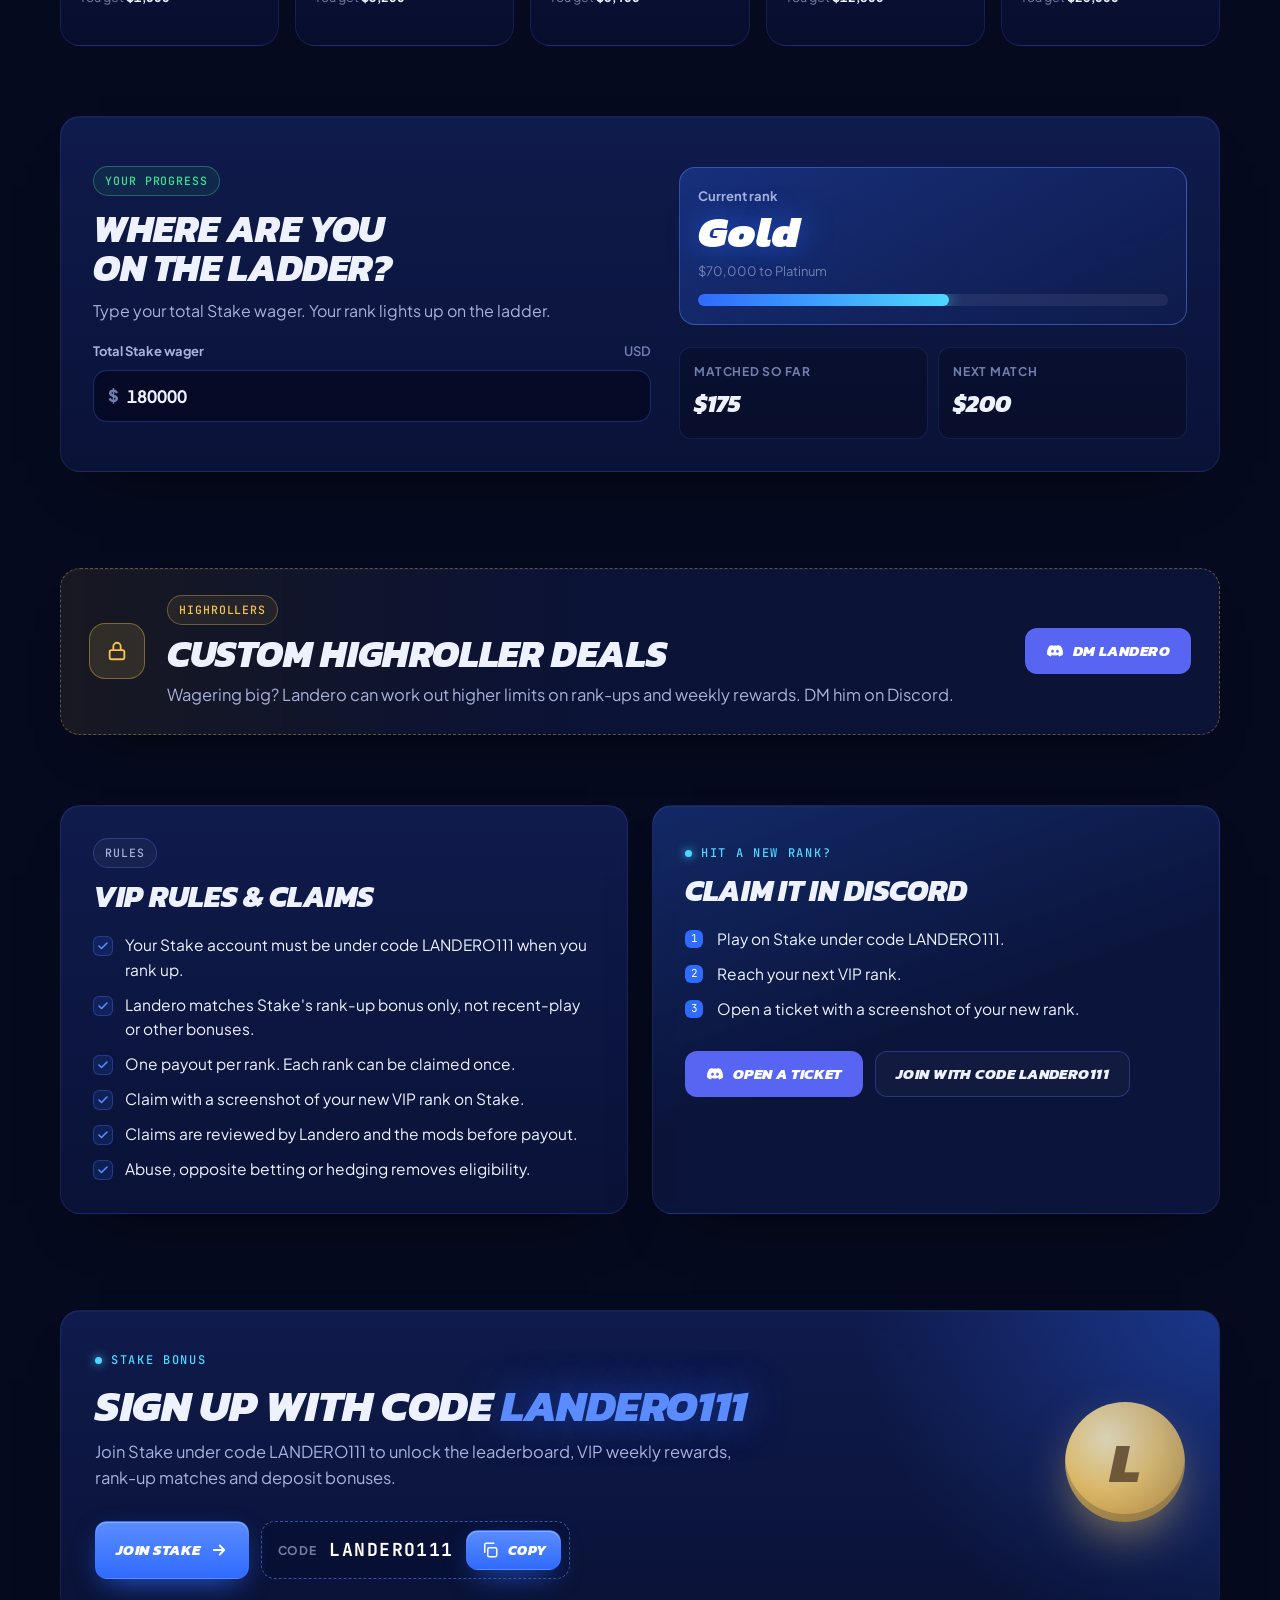
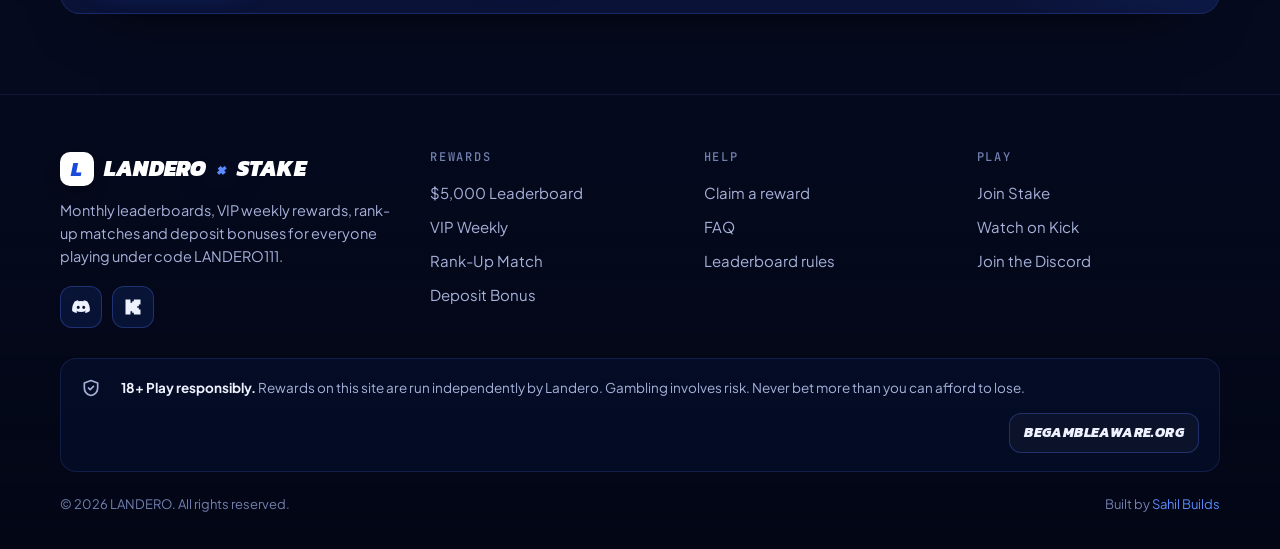
==== commit c5d1a7d5: "Add files via upload" ====
--- a/rank-up.html
+++ b/rank-up.html
@@ -3,11 +3,11 @@
 <head>
 <meta charset="utf-8">
 <meta name="viewport" content="width=device-width, initial-scale=1, viewport-fit=cover">
-<title>Rank-Up Match · Landero matches your Stake VIP bonus</title>
+<title>Rank-Up Rewards · Landero matches your Stake VIP bonus</title>
 <meta name="description" content="Reach a new Stake VIP rank under code LANDERO111 and Landero matches the rank-up bonus, from $15 at Bronze to $12,800 at Diamond.">
 <meta property="og:type" content="website">
 <meta property="og:site_name" content="Landero x Stake">
-<meta property="og:title" content="Rank-Up Match · Landero matches your Stake VIP bonus">
+<meta property="og:title" content="Rank-Up Rewards · Landero matches your Stake VIP bonus">
 <meta property="og:description" content="Reach a new Stake VIP rank under code LANDERO111 and Landero matches the rank-up bonus, from $15 at Bronze to $12,800 at Diamond.">
 <meta property="og:url" content="https://www.landero111.com/rank-up.html">
 <meta name="twitter:card" content="summary_large_image">
@@ -38,21 +38,140 @@
 <main>
 
 <section class="wrap phero">
-  <span class="kick load">Rank-up match</span>
-  <h1 class="h-xl load d1" style="margin-top:16px">Rank up.<br>Get paid <span class="shine">twice.</span></h1>
-  <p class="lede load d2">Every time you reach a new Stake VIP rank under code LANDERO111, Landero matches Stake's rank-up bonus. Diamond pays an extra $12,800.</p>
-  <div class="ctas load d3"><a class="btn btn-blue" href="claim.html">Claim a rank-up <svg viewBox="0 0 24 24" fill="none" stroke="currentColor" stroke-width="2.4" stroke-linecap="round" stroke-linejoin="round" aria-hidden="true"><path d="M5 12h14M13 6l6 6-6 6"/></svg></a><button class="codebox" type="button" data-copy="LANDERO111" aria-label="Copy code LANDERO111"><span>Code</span><b>LANDERO111</b><span class="btn btn-blue btn-sm" style="pointer-events:none"><svg viewBox="0 0 24 24" fill="none" stroke="currentColor" stroke-width="2" stroke-linecap="round" stroke-linejoin="round" aria-hidden="true"><rect x="9" y="9" width="12" height="12" rx="2"/><path d="M5 15V5a2 2 0 0 1 2-2h10"/></svg>Copy</span></button></div>
-</section>
-<section class="wrap" style="padding-bottom:40px">
-  <div class="split wide">
-    <div class="card ranks rv"><div class="rw hd"><span>Rank</span><span>Total wager</span><span class="wv h">Stake bonus</span><span style="text-align:right">Landero match</span></div><div id="rankRows"><div class="rw" data-w="10000"><span class="rn"><i style="--t:#d38b5a"><svg viewBox="0 0 24 24" fill="currentColor" aria-hidden="true"><path d="M6 3h12l4 6-10 12L2 9z"/></svg></i>Bronze</span><span class="wv num">$10,000</span><span class="pv num h">$15</span><span class="mv num">+$15</span></div><div class="rw" data-w="50000"><span class="rn"><i style="--t:#cdd5ea"><svg viewBox="0 0 24 24" fill="currentColor" aria-hidden="true"><path d="M6 3h12l4 6-10 12L2 9z"/></svg></i>Silver</span><span class="wv num">$50,000</span><span class="pv num h">$50</span><span class="mv num">+$50</span></div><div class="rw" data-w="100000"><span class="rn"><i style="--t:#f5c451"><svg viewBox="0 0 24 24" fill="currentColor" aria-hidden="true"><path d="M6 3h12l4 6-10 12L2 9z"/></svg></i>Gold</span><span class="wv num">$100,000</span><span class="pv num h">$110</span><span class="mv num">+$110</span></div><div class="rw" data-w="250000"><span class="rn"><i style="--t:#9fe3ff"><svg viewBox="0 0 24 24" fill="currentColor" aria-hidden="true"><path d="M6 3h12l4 6-10 12L2 9z"/></svg></i>Platinum</span><span class="wv num">$250,000</span><span class="pv num h">$200</span><span class="mv num">+$200</span></div><div class="rw" data-w="500000"><span class="rn"><i style="--t:#9fe3ff"><svg viewBox="0 0 24 24" fill="currentColor" aria-hidden="true"><path d="M6 3h12l4 6-10 12L2 9z"/></svg></i>Platinum II</span><span class="wv num">$500,000</span><span class="pv num h">$400</span><span class="mv num">+$400</span></div><div class="rw" data-w="1000000"><span class="rn"><i style="--t:#9fe3ff"><svg viewBox="0 0 24 24" fill="currentColor" aria-hidden="true"><path d="M6 3h12l4 6-10 12L2 9z"/></svg></i>Platinum III</span><span class="wv num">$1,000,000</span><span class="pv num h">$800</span><span class="mv num">+$800</span></div><div class="rw" data-w="2500000"><span class="rn"><i style="--t:#9fe3ff"><svg viewBox="0 0 24 24" fill="currentColor" aria-hidden="true"><path d="M6 3h12l4 6-10 12L2 9z"/></svg></i>Platinum IV</span><span class="wv num">$2,500,000</span><span class="pv num h">$1,600</span><span class="mv num">+$1,600</span></div><div class="rw" data-w="5000000"><span class="rn"><i style="--t:#9fe3ff"><svg viewBox="0 0 24 24" fill="currentColor" aria-hidden="true"><path d="M6 3h12l4 6-10 12L2 9z"/></svg></i>Platinum V</span><span class="wv num">$5,000,000</span><span class="pv num h">$3,200</span><span class="mv num">+$3,200</span></div><div class="rw" data-w="10000000"><span class="rn"><i style="--t:#9fe3ff"><svg viewBox="0 0 24 24" fill="currentColor" aria-hidden="true"><path d="M6 3h12l4 6-10 12L2 9z"/></svg></i>Platinum VI</span><span class="wv num">$10,000,000</span><span class="pv num h">$6,400</span><span class="mv num">+$6,400</span></div><div class="rw" data-w="25000000"><span class="rn"><i style="--t:#7fb2ff"><svg viewBox="0 0 24 24" fill="currentColor" aria-hidden="true"><path d="M6 3h12l4 6-10 12L2 9z"/></svg></i>Diamond</span><span class="wv num">$25,000,000</span><span class="pv num h">$12,800</span><span class="mv num">+$12,800</span></div></div></div>
-    <div class="card calc gc rv s1" style="align-self:start"><span class="pill green">Progress</span><h3 style="margin-top:14px">Where are you?</h3>
-      <div class="fld"><label for="tw">Your total Stake wager <span>USD</span></label><div class="inp"><b>$</b><input id="tw" type="number" inputmode="decimal" min="0" step="1000" value="180000"></div></div>
-      <div class="result"><span id="rkNow">Current rank</span><b id="rkName">Gold</b><small id="rkNext">$70,000 to Platinum</small><div class="meter"><i id="rkBar"></i></div></div>
+  <span class="kick load">VIP ladder</span>
+  <h1 class="h-xl load d1" style="margin-top:16px">Rank-up<br><span class="shine">rewards</span></h1>
+  <p class="lede load d2">Play under code <b>LANDERO111</b> and every time Stake ranks you up, Landero pays you the same bonus again. One payout per rank, from Bronze to Diamond.</p>
+  <div class="stats load d3" style="max-width:720px;margin:34px auto 0">
+    <div><b class="num" data-count="10">10</b><span>VIP ranks matched</span></div>
+    <div><b class="num" data-count="15" data-pre="$">$15</b><span>first rank-up</span></div>
+    <div><b class="num" data-count="12800" data-pre="$">$12,800</b><span>Diamond match</span></div>
+  </div>
+  <div class="ctas load d4"><button class="codebox" type="button" data-copy="LANDERO111" aria-label="Copy code LANDERO111"><span>Code</span><b>LANDERO111</b><span class="btn btn-blue btn-sm" style="pointer-events:none"><svg viewBox="0 0 24 24" fill="none" stroke="currentColor" stroke-width="2" stroke-linecap="round" stroke-linejoin="round" aria-hidden="true"><rect x="9" y="9" width="12" height="12" rx="2"/><path d="M5 15V5a2 2 0 0 1 2-2h10"/></svg>Copy</span></button><a class="btn btn-blue" href="claim.html">Claim a rank-up <svg viewBox="0 0 24 24" fill="none" stroke="currentColor" stroke-width="2.4" stroke-linecap="round" stroke-linejoin="round" aria-hidden="true"><path d="M5 12h14M13 6l6 6-6 6"/></svg></a></div>
+</section>
+
+<section class="wrap" style="padding-bottom:30px">
+  <div class="head rv"><div><span class="kick">The ladder</span><h2 class="h-lg" style="margin-top:12px">Every rank, paid twice</h2></div><p class="lede">Stake pays its rank-up bonus. Landero matches it. Together that's <b class="num">$51,150</b> across all ten ranks.</p></div>
+  <div class="ladder" id="ladder"><article class="tier rv" data-w="10000" style="--t:#E49B62;--tg:rgba(228,155,98,0.32);--d:0.00s">
+  <span class="here">You are here</span><span class="done">✓ Reached</span>
+  <div class="tier-top"><svg class="gem" viewBox="0 0 64 64" aria-hidden="true"><defs><linearGradient id="g0" x1="0" y1="0" x2="1" y2="1"><stop offset="0" stop-color="#fff"/><stop offset=".45" stop-color="#E49B62"/><stop offset="1" stop-color="#E49B62" stop-opacity=".55"/></linearGradient></defs><path d="M18 8h28l13 16-27 32L5 24z" fill="url(#g0)"/><path d="M5 24h54L32 56z" fill="#E49B62" opacity=".55"/><path d="M18 8l7 16h14l7-16z" fill="#fff" opacity=".45"/><path d="M25 24l7 32 7-32z" fill="#fff" opacity=".22"/></svg><span class="lvl-n mono">Rank 01</span></div>
+  <h3 class="lvl">Bronze</h3>
+  <p class="req">Wager <b class="num">$10,000</b></p>
+  <div class="amt num">+$15</div>
+  <p class="lab">Landero match</p>
+  <div class="split2"><span>Stake pays <b class="num">$15</b></span><span>You get <b class="num">$30</b></span></div>
+</article><article class="tier rv" data-w="50000" style="--t:#D6DCEC;--tg:rgba(214,220,236,0.32);--d:0.35s">
+  <span class="here">You are here</span><span class="done">✓ Reached</span>
+  <div class="tier-top"><svg class="gem" viewBox="0 0 64 64" aria-hidden="true"><defs><linearGradient id="g1" x1="0" y1="0" x2="1" y2="1"><stop offset="0" stop-color="#fff"/><stop offset=".45" stop-color="#D6DCEC"/><stop offset="1" stop-color="#D6DCEC" stop-opacity=".55"/></linearGradient></defs><path d="M18 8h28l13 16-27 32L5 24z" fill="url(#g1)"/><path d="M5 24h54L32 56z" fill="#D6DCEC" opacity=".55"/><path d="M18 8l7 16h14l7-16z" fill="#fff" opacity=".45"/><path d="M25 24l7 32 7-32z" fill="#fff" opacity=".22"/></svg><span class="lvl-n mono">Rank 02</span></div>
+  <h3 class="lvl">Silver</h3>
+  <p class="req">Wager <b class="num">$50,000</b></p>
+  <div class="amt num">+$50</div>
+  <p class="lab">Landero match</p>
+  <div class="split2"><span>Stake pays <b class="num">$50</b></span><span>You get <b class="num">$100</b></span></div>
+</article><article class="tier rv" data-w="100000" style="--t:#F5C451;--tg:rgba(245,196,81,0.32);--d:0.70s">
+  <span class="here">You are here</span><span class="done">✓ Reached</span>
+  <div class="tier-top"><svg class="gem" viewBox="0 0 64 64" aria-hidden="true"><defs><linearGradient id="g2" x1="0" y1="0" x2="1" y2="1"><stop offset="0" stop-color="#fff"/><stop offset=".45" stop-color="#F5C451"/><stop offset="1" stop-color="#F5C451" stop-opacity=".55"/></linearGradient></defs><path d="M18 8h28l13 16-27 32L5 24z" fill="url(#g2)"/><path d="M5 24h54L32 56z" fill="#F5C451" opacity=".55"/><path d="M18 8l7 16h14l7-16z" fill="#fff" opacity=".45"/><path d="M25 24l7 32 7-32z" fill="#fff" opacity=".22"/></svg><span class="lvl-n mono">Rank 03</span></div>
+  <h3 class="lvl">Gold</h3>
+  <p class="req">Wager <b class="num">$100,000</b></p>
+  <div class="amt num">+$110</div>
+  <p class="lab">Landero match</p>
+  <div class="split2"><span>Stake pays <b class="num">$110</b></span><span>You get <b class="num">$220</b></span></div>
+</article><article class="tier rv" data-w="250000" style="--t:#9FE8FF;--tg:rgba(159,232,255,0.32);--d:1.05s">
+  <span class="here">You are here</span><span class="done">✓ Reached</span>
+  <div class="tier-top"><svg class="gem" viewBox="0 0 64 64" aria-hidden="true"><defs><linearGradient id="g3" x1="0" y1="0" x2="1" y2="1"><stop offset="0" stop-color="#fff"/><stop offset=".45" stop-color="#9FE8FF"/><stop offset="1" stop-color="#9FE8FF" stop-opacity=".55"/></linearGradient></defs><path d="M18 8h28l13 16-27 32L5 24z" fill="url(#g3)"/><path d="M5 24h54L32 56z" fill="#9FE8FF" opacity=".55"/><path d="M18 8l7 16h14l7-16z" fill="#fff" opacity=".45"/><path d="M25 24l7 32 7-32z" fill="#fff" opacity=".22"/></svg><span class="lvl-n mono">Rank 04</span></div>
+  <h3 class="lvl">Platinum <em>I</em></h3>
+  <p class="req">Wager <b class="num">$250,000</b></p>
+  <div class="amt num">+$200</div>
+  <p class="lab">Landero match</p>
+  <div class="split2"><span>Stake pays <b class="num">$200</b></span><span>You get <b class="num">$400</b></span></div>
+</article><article class="tier rv" data-w="500000" style="--t:#7FDDFF;--tg:rgba(127,221,255,0.32);--d:1.40s">
+  <span class="here">You are here</span><span class="done">✓ Reached</span>
+  <div class="tier-top"><svg class="gem" viewBox="0 0 64 64" aria-hidden="true"><defs><linearGradient id="g4" x1="0" y1="0" x2="1" y2="1"><stop offset="0" stop-color="#fff"/><stop offset=".45" stop-color="#7FDDFF"/><stop offset="1" stop-color="#7FDDFF" stop-opacity=".55"/></linearGradient></defs><path d="M18 8h28l13 16-27 32L5 24z" fill="url(#g4)"/><path d="M5 24h54L32 56z" fill="#7FDDFF" opacity=".55"/><path d="M18 8l7 16h14l7-16z" fill="#fff" opacity=".45"/><path d="M25 24l7 32 7-32z" fill="#fff" opacity=".22"/></svg><span class="lvl-n mono">Rank 05</span></div>
+  <h3 class="lvl">Platinum <em>II</em></h3>
+  <p class="req">Wager <b class="num">$500,000</b></p>
+  <div class="amt num">+$400</div>
+  <p class="lab">Landero match</p>
+  <div class="split2"><span>Stake pays <b class="num">$400</b></span><span>You get <b class="num">$800</b></span></div>
+</article><article class="tier rv" data-w="1000000" style="--t:#5FD0FF;--tg:rgba(95,208,255,0.32);--d:1.75s">
+  <span class="here">You are here</span><span class="done">✓ Reached</span>
+  <div class="tier-top"><svg class="gem" viewBox="0 0 64 64" aria-hidden="true"><defs><linearGradient id="g5" x1="0" y1="0" x2="1" y2="1"><stop offset="0" stop-color="#fff"/><stop offset=".45" stop-color="#5FD0FF"/><stop offset="1" stop-color="#5FD0FF" stop-opacity=".55"/></linearGradient></defs><path d="M18 8h28l13 16-27 32L5 24z" fill="url(#g5)"/><path d="M5 24h54L32 56z" fill="#5FD0FF" opacity=".55"/><path d="M18 8l7 16h14l7-16z" fill="#fff" opacity=".45"/><path d="M25 24l7 32 7-32z" fill="#fff" opacity=".22"/></svg><span class="lvl-n mono">Rank 06</span></div>
+  <h3 class="lvl">Platinum <em>III</em></h3>
+  <p class="req">Wager <b class="num">$1,000,000</b></p>
+  <div class="amt num">+$800</div>
+  <p class="lab">Landero match</p>
+  <div class="split2"><span>Stake pays <b class="num">$800</b></span><span>You get <b class="num">$1,600</b></span></div>
+</article><article class="tier rv" data-w="2500000" style="--t:#4FC0FF;--tg:rgba(79,192,255,0.32);--d:2.10s">
+  <span class="here">You are here</span><span class="done">✓ Reached</span>
+  <div class="tier-top"><svg class="gem" viewBox="0 0 64 64" aria-hidden="true"><defs><linearGradient id="g6" x1="0" y1="0" x2="1" y2="1"><stop offset="0" stop-color="#fff"/><stop offset=".45" stop-color="#4FC0FF"/><stop offset="1" stop-color="#4FC0FF" stop-opacity=".55"/></linearGradient></defs><path d="M18 8h28l13 16-27 32L5 24z" fill="url(#g6)"/><path d="M5 24h54L32 56z" fill="#4FC0FF" opacity=".55"/><path d="M18 8l7 16h14l7-16z" fill="#fff" opacity=".45"/><path d="M25 24l7 32 7-32z" fill="#fff" opacity=".22"/></svg><span class="lvl-n mono">Rank 07</span></div>
+  <h3 class="lvl">Platinum <em>IV</em></h3>
+  <p class="req">Wager <b class="num">$2,500,000</b></p>
+  <div class="amt num">+$1,600</div>
+  <p class="lab">Landero match</p>
+  <div class="split2"><span>Stake pays <b class="num">$1,600</b></span><span>You get <b class="num">$3,200</b></span></div>
+</article><article class="tier rv" data-w="5000000" style="--t:#4FA8FF;--tg:rgba(79,168,255,0.32);--d:2.45s">
+  <span class="here">You are here</span><span class="done">✓ Reached</span>
+  <div class="tier-top"><svg class="gem" viewBox="0 0 64 64" aria-hidden="true"><defs><linearGradient id="g7" x1="0" y1="0" x2="1" y2="1"><stop offset="0" stop-color="#fff"/><stop offset=".45" stop-color="#4FA8FF"/><stop offset="1" stop-color="#4FA8FF" stop-opacity=".55"/></linearGradient></defs><path d="M18 8h28l13 16-27 32L5 24z" fill="url(#g7)"/><path d="M5 24h54L32 56z" fill="#4FA8FF" opacity=".55"/><path d="M18 8l7 16h14l7-16z" fill="#fff" opacity=".45"/><path d="M25 24l7 32 7-32z" fill="#fff" opacity=".22"/></svg><span class="lvl-n mono">Rank 08</span></div>
+  <h3 class="lvl">Platinum <em>V</em></h3>
+  <p class="req">Wager <b class="num">$5,000,000</b></p>
+  <div class="amt num">+$3,200</div>
+  <p class="lab">Landero match</p>
+  <div class="split2"><span>Stake pays <b class="num">$3,200</b></span><span>You get <b class="num">$6,400</b></span></div>
+</article><article class="tier rv top" data-w="10000000" style="--t:#5B8CFF;--tg:rgba(91,140,255,0.32);--d:2.80s">
+  <span class="crownb"><svg viewBox="0 0 24 24" fill="none" stroke="currentColor" stroke-width="2" stroke-linecap="round" stroke-linejoin="round" aria-hidden="true"><path d="M3 7l4.5 4L12 4l4.5 7L21 7l-2 12H5z"/></svg>Top tier</span><span class="here">You are here</span><span class="done">✓ Reached</span>
+  <div class="tier-top"><svg class="gem" viewBox="0 0 64 64" aria-hidden="true"><defs><linearGradient id="g8" x1="0" y1="0" x2="1" y2="1"><stop offset="0" stop-color="#fff"/><stop offset=".45" stop-color="#5B8CFF"/><stop offset="1" stop-color="#5B8CFF" stop-opacity=".55"/></linearGradient></defs><path d="M18 8h28l13 16-27 32L5 24z" fill="url(#g8)"/><path d="M5 24h54L32 56z" fill="#5B8CFF" opacity=".55"/><path d="M18 8l7 16h14l7-16z" fill="#fff" opacity=".45"/><path d="M25 24l7 32 7-32z" fill="#fff" opacity=".22"/></svg><span class="lvl-n mono">Rank 09</span></div>
+  <h3 class="lvl">Platinum <em>VI</em></h3>
+  <p class="req">Wager <b class="num">$10,000,000</b></p>
+  <div class="amt num">+$6,400</div>
+  <p class="lab">Landero match</p>
+  <div class="split2"><span>Stake pays <b class="num">$6,400</b></span><span>You get <b class="num">$12,800</b></span></div>
+</article><article class="tier rv top" data-w="25000000" style="--t:#B48CFF;--tg:rgba(180,140,255,0.32);--d:3.15s">
+  <span class="crownb"><svg viewBox="0 0 24 24" fill="none" stroke="currentColor" stroke-width="2" stroke-linecap="round" stroke-linejoin="round" aria-hidden="true"><path d="M3 7l4.5 4L12 4l4.5 7L21 7l-2 12H5z"/></svg>Top tier</span><span class="here">You are here</span><span class="done">✓ Reached</span>
+  <div class="tier-top"><svg class="gem" viewBox="0 0 64 64" aria-hidden="true"><defs><linearGradient id="g9" x1="0" y1="0" x2="1" y2="1"><stop offset="0" stop-color="#fff"/><stop offset=".45" stop-color="#B48CFF"/><stop offset="1" stop-color="#B48CFF" stop-opacity=".55"/></linearGradient></defs><path d="M18 8h28l13 16-27 32L5 24z" fill="url(#g9)"/><path d="M5 24h54L32 56z" fill="#B48CFF" opacity=".55"/><path d="M18 8l7 16h14l7-16z" fill="#fff" opacity=".45"/><path d="M25 24l7 32 7-32z" fill="#fff" opacity=".22"/></svg><span class="lvl-n mono">Rank 10</span></div>
+  <h3 class="lvl">Diamond</h3>
+  <p class="req">Wager <b class="num">$25,000,000</b></p>
+  <div class="amt num">+$12,800</div>
+  <p class="lab">Landero match</p>
+  <div class="split2"><span>Stake pays <b class="num">$12,800</b></span><span>You get <b class="num">$25,600</b></span></div>
+</article></div>
+</section>
+
+<section class="wrap section" style="padding-top:40px">
+  <div class="card track rv">
+    <div class="track-l"><span class="pill green">Your progress</span><h3 class="h-md" style="margin-top:14px">Where are you on the ladder?</h3>
+      <p class="lede" style="font-size:16px;margin-top:10px">Type your total Stake wager. Your rank lights up on the ladder.</p>
+      <div class="fld"><label for="tw">Total Stake wager <span>USD</span></label><div class="inp"><b>$</b><input id="tw" type="number" inputmode="decimal" min="0" step="1000" value="180000"></div></div>
+    </div>
+    <div class="track-r">
+      <div class="result"><span>Current rank</span><b id="rkName">Gold</b><small id="rkNext">$70,000 to Platinum</small><div class="meter"><i id="rkBar"></i></div></div>
       <div class="facts" style="grid-template-columns:1fr 1fr"><div><span>Matched so far</span><b class="num" id="rkSum">$175</b></div><div><span>Next match</span><b class="num" id="rkNextP">$200</b></div></div>
     </div>
   </div>
-  <div class="notice rv" style="margin-top:20px"><svg viewBox="0 0 24 24" fill="none" stroke="currentColor" stroke-width="2" stroke-linecap="round" stroke-linejoin="round" aria-hidden="true"><circle cx="12" cy="12" r="9"/><path d="M12 11v6M12 7.5v.01"/></svg><span><b>Matches the rank-up bonus only,</b> not Stake's recent-play or other bonuses. Claim with a screenshot of your new rank.</span></div>
+</section>
+
+<section class="wrap" style="padding-bottom:30px">
+  <div class="card soon rv">
+    <span class="soon-ic"><svg width="22" height="22" viewBox="0 0 24 24" fill="none" stroke="currentColor" stroke-width="2" stroke-linecap="round" stroke-linejoin="round" aria-hidden="true"><rect x="4" y="11" width="16" height="10" rx="2"/><path d="M8 11V7a4 4 0 0 1 8 0v4"/></svg></span>
+    <div><span class="pill gold">Highrollers</span><h3 class="h-md" style="margin-top:10px">Custom highroller deals</h3><p>Wagering big? Landero can work out higher limits on rank-ups and weekly rewards. DM him on Discord.</p></div>
+    <a class="btn btn-discord" href="https://discord.gg/77KchtFxMC" target="_blank" rel="noopener"><svg viewBox="0 0 24 24" fill="currentColor" aria-hidden="true"><path d="M19.6 5.3A16.7 16.7 0 0 0 15.5 4l-.5 1a15.4 15.4 0 0 0-6 0l-.5-1a16.7 16.7 0 0 0-4.1 1.3C1.8 9.2 1.1 13 1.4 16.7a16.8 16.8 0 0 0 5.1 2.6l1.1-1.7a10.9 10.9 0 0 1-1.7-.8l.4-.3a12 12 0 0 0 11.4 0l.4.3a10.9 10.9 0 0 1-1.7.8l1.1 1.7a16.8 16.8 0 0 0 5.1-2.6c.4-4.3-.6-8.1-3-11.4zM8.7 14.4c-1 0-1.8-.9-1.8-2s.8-2 1.8-2 1.8.9 1.8 2-.8 2-1.8 2zm6.6 0c-1 0-1.8-.9-1.8-2s.8-2 1.8-2 1.8.9 1.8 2-.8 2-1.8 2z"/></svg>DM Landero</a>
+  </div>
+</section>
+
+<section class="wrap section" style="padding-top:40px">
+  <div class="split">
+    <div class="card block rv"><span class="pill grey">Rules</span><h3 style="margin-top:14px">VIP rules &amp; claims</h3>
+      <ul class="list">
+        <li>Your Stake account must be under code LANDERO111 when you rank up.</li>
+        <li>Landero matches Stake's rank-up bonus only, not recent-play or other bonuses.</li>
+        <li>One payout per rank. Each rank can be claimed once.</li>
+        <li>Claim with a screenshot of your new VIP rank on Stake.</li>
+        <li>Claims are reviewed by Landero and the mods before payout.</li>
+        <li>Abuse, opposite betting or hedging removes eligibility.</li>
+      </ul>
+    </div>
+    <div class="card block cta-claim rv s1"><span class="kick">Hit a new rank?</span><h3 class="h-md" style="margin-top:12px">Claim it in Discord</h3>
+      <ul class="list num-list"><li>Play on Stake under code LANDERO111.</li><li>Reach your next VIP rank.</li><li>Open a ticket with a screenshot of your new rank.</li></ul>
+      <div class="ctas"><a class="btn btn-discord" href="https://discord.gg/77KchtFxMC" target="_blank" rel="noopener"><svg viewBox="0 0 24 24" fill="currentColor" aria-hidden="true"><path d="M19.6 5.3A16.7 16.7 0 0 0 15.5 4l-.5 1a15.4 15.4 0 0 0-6 0l-.5-1a16.7 16.7 0 0 0-4.1 1.3C1.8 9.2 1.1 13 1.4 16.7a16.8 16.8 0 0 0 5.1 2.6l1.1-1.7a10.9 10.9 0 0 1-1.7-.8l.4-.3a12 12 0 0 0 11.4 0l.4.3a10.9 10.9 0 0 1-1.7.8l1.1 1.7a16.8 16.8 0 0 0 5.1-2.6c.4-4.3-.6-8.1-3-11.4zM8.7 14.4c-1 0-1.8-.9-1.8-2s.8-2 1.8-2 1.8.9 1.8 2-.8 2-1.8 2zm6.6 0c-1 0-1.8-.9-1.8-2s.8-2 1.8-2 1.8.9 1.8 2-.8 2-1.8 2z"/></svg>Open a ticket</a><a class="btn btn-ghost" href="https://stake.com/?offer=landero111" target="_blank" rel="noopener sponsored">Join with code LANDERO111</a></div>
+    </div>
+  </div>
 </section>
 <section class="wrap" style="padding-bottom:40px">
   <div class="card banner rv gc">
@@ -80,9 +199,9 @@
 <script src="app.js"></script>
 <script>
 var RANKS=[["Bronze", 10000, 15], ["Silver", 50000, 50], ["Gold", 100000, 110], ["Platinum", 250000, 200], ["Platinum II", 500000, 400], ["Platinum III", 1000000, 800], ["Platinum IV", 2500000, 1600], ["Platinum V", 5000000, 3200], ["Platinum VI", 10000000, 6400], ["Diamond", 25000000, 12800]];
-(function(){var m=LDR.money,inp=document.getElementById('tw'),rows=[].slice.call(document.querySelectorAll('#rankRows .rw'));
+(function(){var m=LDR.money,inp=document.getElementById('tw'),cards=[].slice.call(document.querySelectorAll('#ladder .tier'));
 function u(){var w=Math.max(0,parseFloat(inp.value)||0),cur=-1;RANKS.forEach(function(r,i){if(w>=r[1])cur=i});
-rows.forEach(function(r,i){r.classList.toggle('cur',i===cur)});
+cards.forEach(function(c,i){c.classList.toggle('cur',i===cur);c.classList.toggle('reached',i<cur)});
 var sum=0;for(var i=0;i<=cur;i++)sum+=RANKS[i][2];
 document.getElementById('rkName').textContent=cur<0?'No rank yet':RANKS[cur][0];
 var nx=RANKS[cur+1],prev=cur<0?0:RANKS[cur][1];
--- a/styles.css
+++ b/styles.css
@@ -355,6 +355,62 @@
 @keyframes rise{from{opacity:0;transform:translateY(24px)}to{opacity:1;transform:none}}
 .load{animation:rise .9s var(--ease) both}.load.d1{animation-delay:.1s}.load.d2{animation-delay:.2s}.load.d3{animation-delay:.3s}.load.d4{animation-delay:.4s}
 
+
+/* ===== card motion (every card) ===== */
+.card,.pod,.tier{transition:transform .55s var(--ease),box-shadow .4s ease,border-color .3s ease}
+.mv{transform-style:preserve-3d;will-change:auto}
+.mv.hov{transition:transform .1s linear,box-shadow .4s ease,border-color .3s ease}
+.mv:hover{border-color:rgba(91,140,255,.45);box-shadow:0 40px 80px -40px rgba(0,0,0,.9),0 0 50px -18px rgba(47,107,255,.7),inset 0 1px 0 rgba(255,255,255,.06)}
+.glare{position:absolute;inset:0;border-radius:inherit;pointer-events:none;z-index:2;background:radial-gradient(420px circle at var(--gx,50%) var(--gy,50%),rgba(255,255,255,.09),transparent 45%);opacity:0;transition:opacity .35s ease}
+.mv:hover .glare{opacity:1}
+.card:active,.tier:active{transform:scale(.992)}
+.offer .ic,.step::before{animation:floaty 4.5s ease-in-out infinite}
+.offer:nth-child(2) .ic{animation-delay:-1.2s}.offer:nth-child(3) .ic{animation-delay:-2.4s}.offer:nth-child(4) .ic{animation-delay:-3.4s}
+@keyframes floaty{50%{transform:translateY(-6px)}}
+.pod.p1{animation:podglow 3.6s ease-in-out infinite}
+@keyframes podglow{50%{box-shadow:0 0 0 1px rgba(91,140,255,.45),0 34px 80px -26px rgba(47,107,255,1)}}
+.rv.in.s4{animation-delay:.32s}
+
+/* ===== VIP ladder (rank-up) ===== */
+.ladder{display:grid;grid-template-columns:repeat(5,minmax(0,1fr));gap:16px}
+@media (max-width:1180px){.ladder{grid-template-columns:repeat(4,minmax(0,1fr))}}
+@media (max-width:900px){.ladder{grid-template-columns:repeat(3,minmax(0,1fr))}}
+@media (max-width:640px){.ladder{grid-template-columns:repeat(2,minmax(0,1fr));gap:10px}}
+.tier{position:relative;overflow:hidden;display:flex;flex-direction:column;padding:20px 18px 38px;border-radius:20px;background:linear-gradient(180deg,rgba(20,34,96,.9),rgba(8,14,46,.92));border:1px solid var(--line);min-width:0}
+.tier::before{content:"";position:absolute;inset:0;background:radial-gradient(120% 70% at 50% -10%,var(--tg),transparent 60%);pointer-events:none}
+.tier::after{content:"";position:absolute;top:-40%;bottom:-40%;width:45%;left:-60%;background:linear-gradient(100deg,transparent,rgba(255,255,255,.14),transparent);transform:skewX(-18deg);animation:tsweep 7s ease-in-out infinite;animation-delay:var(--d,0s);pointer-events:none}
+@keyframes tsweep{0%,70%{left:-60%}100%{left:130%}}
+.tier>*{position:relative;z-index:1}
+.tier:hover{border-color:var(--t);box-shadow:0 0 0 1px var(--tg),0 30px 60px -30px var(--t)}
+.tier-top{display:flex;align-items:flex-start;justify-content:space-between;gap:8px}
+.tier .gem{width:54px;height:54px;filter:drop-shadow(0 8px 18px var(--tg)) drop-shadow(0 0 10px var(--tg));animation:floaty 4s ease-in-out infinite;animation-delay:calc(var(--d) * -1)}
+.tier .lvl-n{font-size:10.5px;letter-spacing:.12em;color:var(--dim)}
+.tier .lvl{margin-top:14px;font-size:22px;line-height:1;color:#fff}
+.tier .lvl em{font-style:italic;color:var(--t)}
+.tier .req{margin-top:6px;font-size:13px;color:var(--dim)}
+.tier .req b{color:var(--muted);font-family:var(--mono);font-weight:500}
+.tier .amt{margin-top:16px;font-family:var(--display);font-style:italic;font-weight:900;font-size:clamp(26px,2.6vw,34px);line-height:1;color:var(--t);text-shadow:0 0 26px var(--tg)}
+.tier .lab{font-family:var(--mono);font-size:10.5px;letter-spacing:.12em;text-transform:uppercase;color:var(--dim);margin-top:6px}
+.tier .split2{margin-top:auto;padding-top:14px;display:flex;flex-direction:column;gap:3px;font-size:12.5px;color:var(--dim);border-top:1px solid var(--line);margin-top:16px}
+.tier .split2 b{color:var(--ink)}
+.crownb{position:absolute!important;top:12px;right:12px;display:inline-flex;align-items:center;gap:5px;padding:4px 9px;border-radius:999px;background:linear-gradient(180deg,#ffe7a0,#f5c451);color:#5a3d06;font-family:var(--mono);font-size:10px;font-weight:500;letter-spacing:.08em;text-transform:uppercase;box-shadow:0 6px 18px -6px rgba(245,196,81,.8)}
+.crownb svg{width:12px;height:12px}
+.tier.top .lvl-n{visibility:hidden}
+.tier .here,.tier .done{position:absolute!important;left:50%;bottom:-1px;transform:translate(-50%,100%);padding:5px 12px;border-radius:10px 10px 0 0;font-family:var(--mono);font-size:10.5px;letter-spacing:.1em;text-transform:uppercase;white-space:nowrap;transition:transform .4s var(--ease)}
+.tier .here{background:var(--t);color:#05103a;font-weight:500}
+.tier .done{background:rgba(62,224,143,.18);color:var(--green)}
+.tier.cur{border-color:var(--t);box-shadow:0 0 0 2px var(--tg),0 30px 70px -26px var(--t);transform:translateY(-6px)}
+.tier.cur .here,.tier.reached .done{transform:translate(-50%,0)}
+.tier.reached .amt{opacity:.75}
+@media (max-width:640px){.tier{padding:16px 14px 36px}.tier .gem{width:44px;height:44px}.tier .lvl{font-size:19px}.tier .split2{font-size:11.5px}.crownb{font-size:9px;padding:3px 7px;top:10px;right:10px}}
+.track{display:grid;grid-template-columns:minmax(0,1.1fr) minmax(0,1fr);gap:28px;align-items:center;padding:32px}
+@media (max-width:860px){.track{grid-template-columns:minmax(0,1fr);padding:22px}}
+.soon{display:grid;grid-template-columns:auto minmax(0,1fr) auto;gap:22px;align-items:center;padding:26px 28px;border-style:dashed;border-color:rgba(245,196,81,.35);background:linear-gradient(90deg,rgba(245,196,81,.08),rgba(14,24,70,.6) 45%)}
+.soon p{margin-top:8px;color:var(--muted)}
+.soon-ic{width:56px;height:56px;border-radius:16px;display:grid;place-items:center;background:rgba(245,196,81,.12);border:1px solid rgba(245,196,81,.4);color:var(--gold)}
+@media (max-width:760px){.soon{grid-template-columns:minmax(0,1fr)}.soon .btn{width:100%}}
+.cta-claim{background:linear-gradient(160deg,rgba(47,107,255,.32),rgba(14,24,70,.7) 55%)}
+
 @media (max-width:700px){
   body{font-size:16px}
   .lede{font-size:16.5px}
